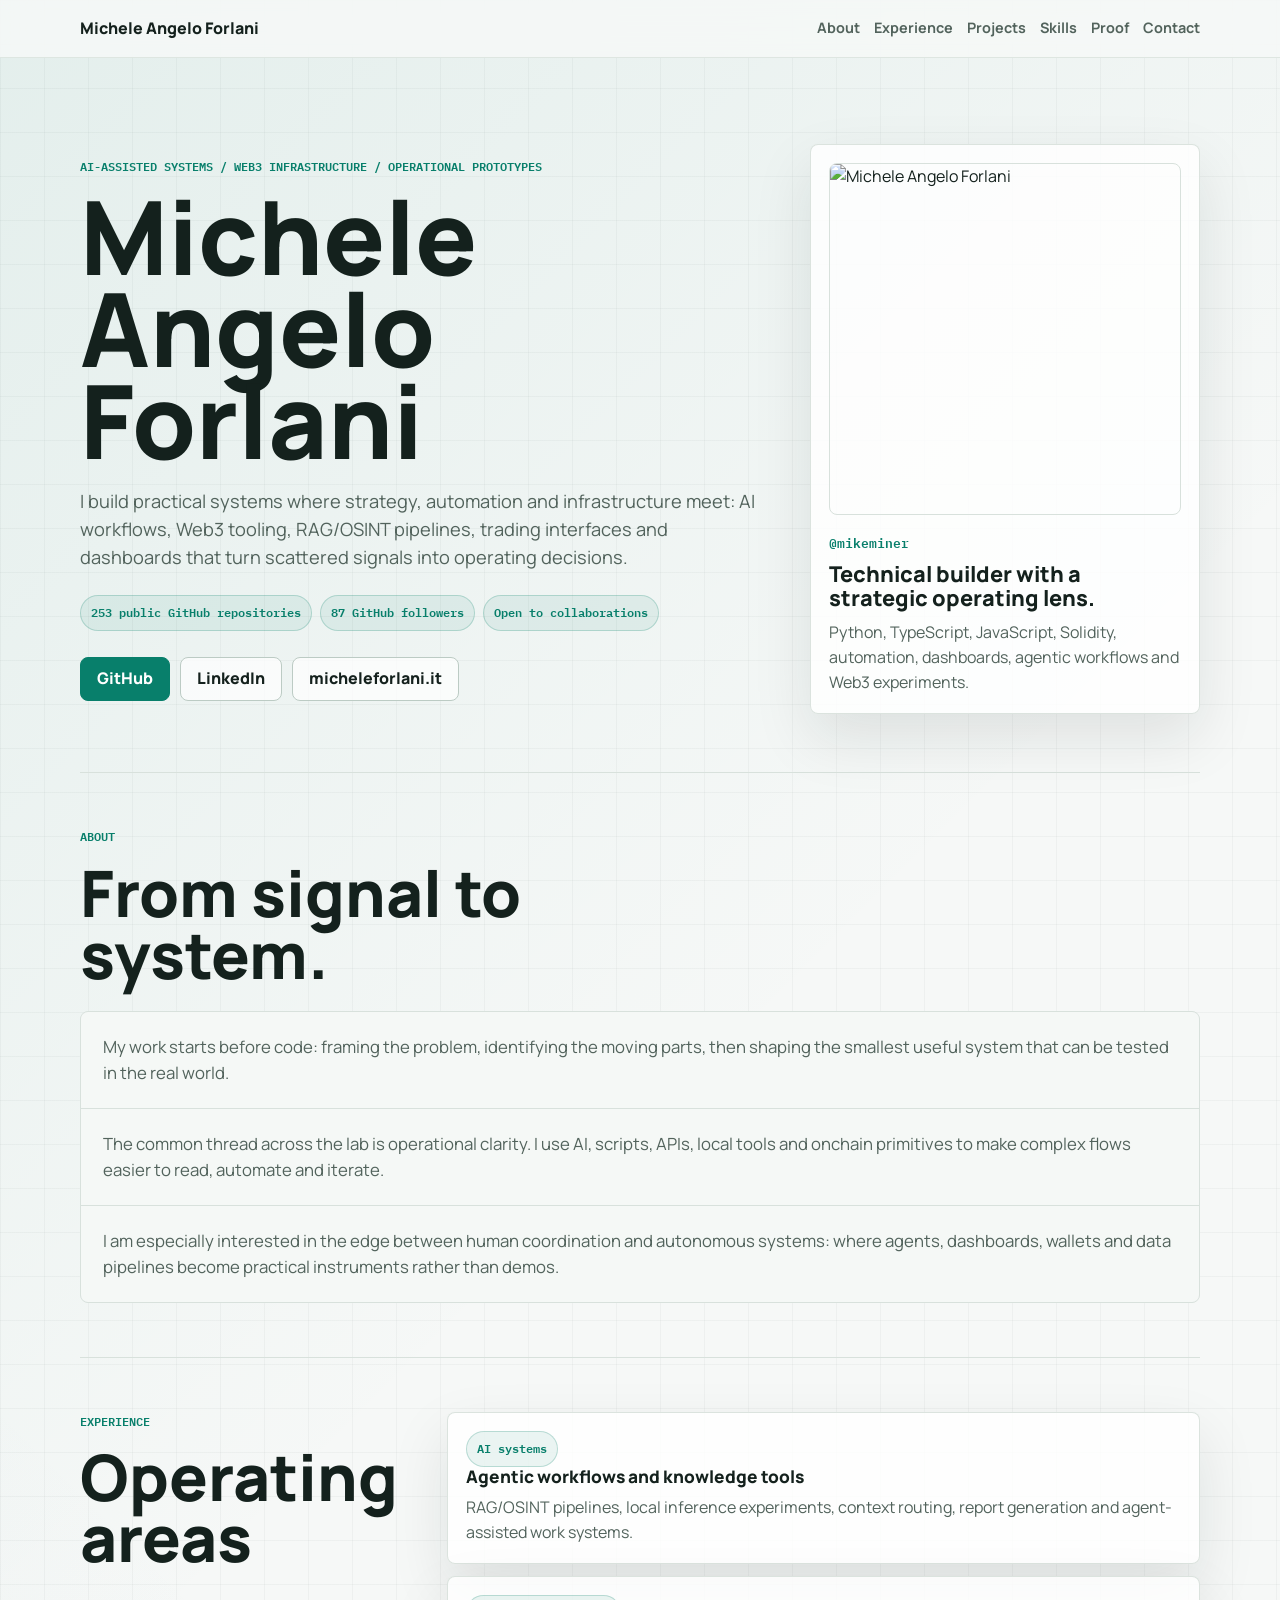
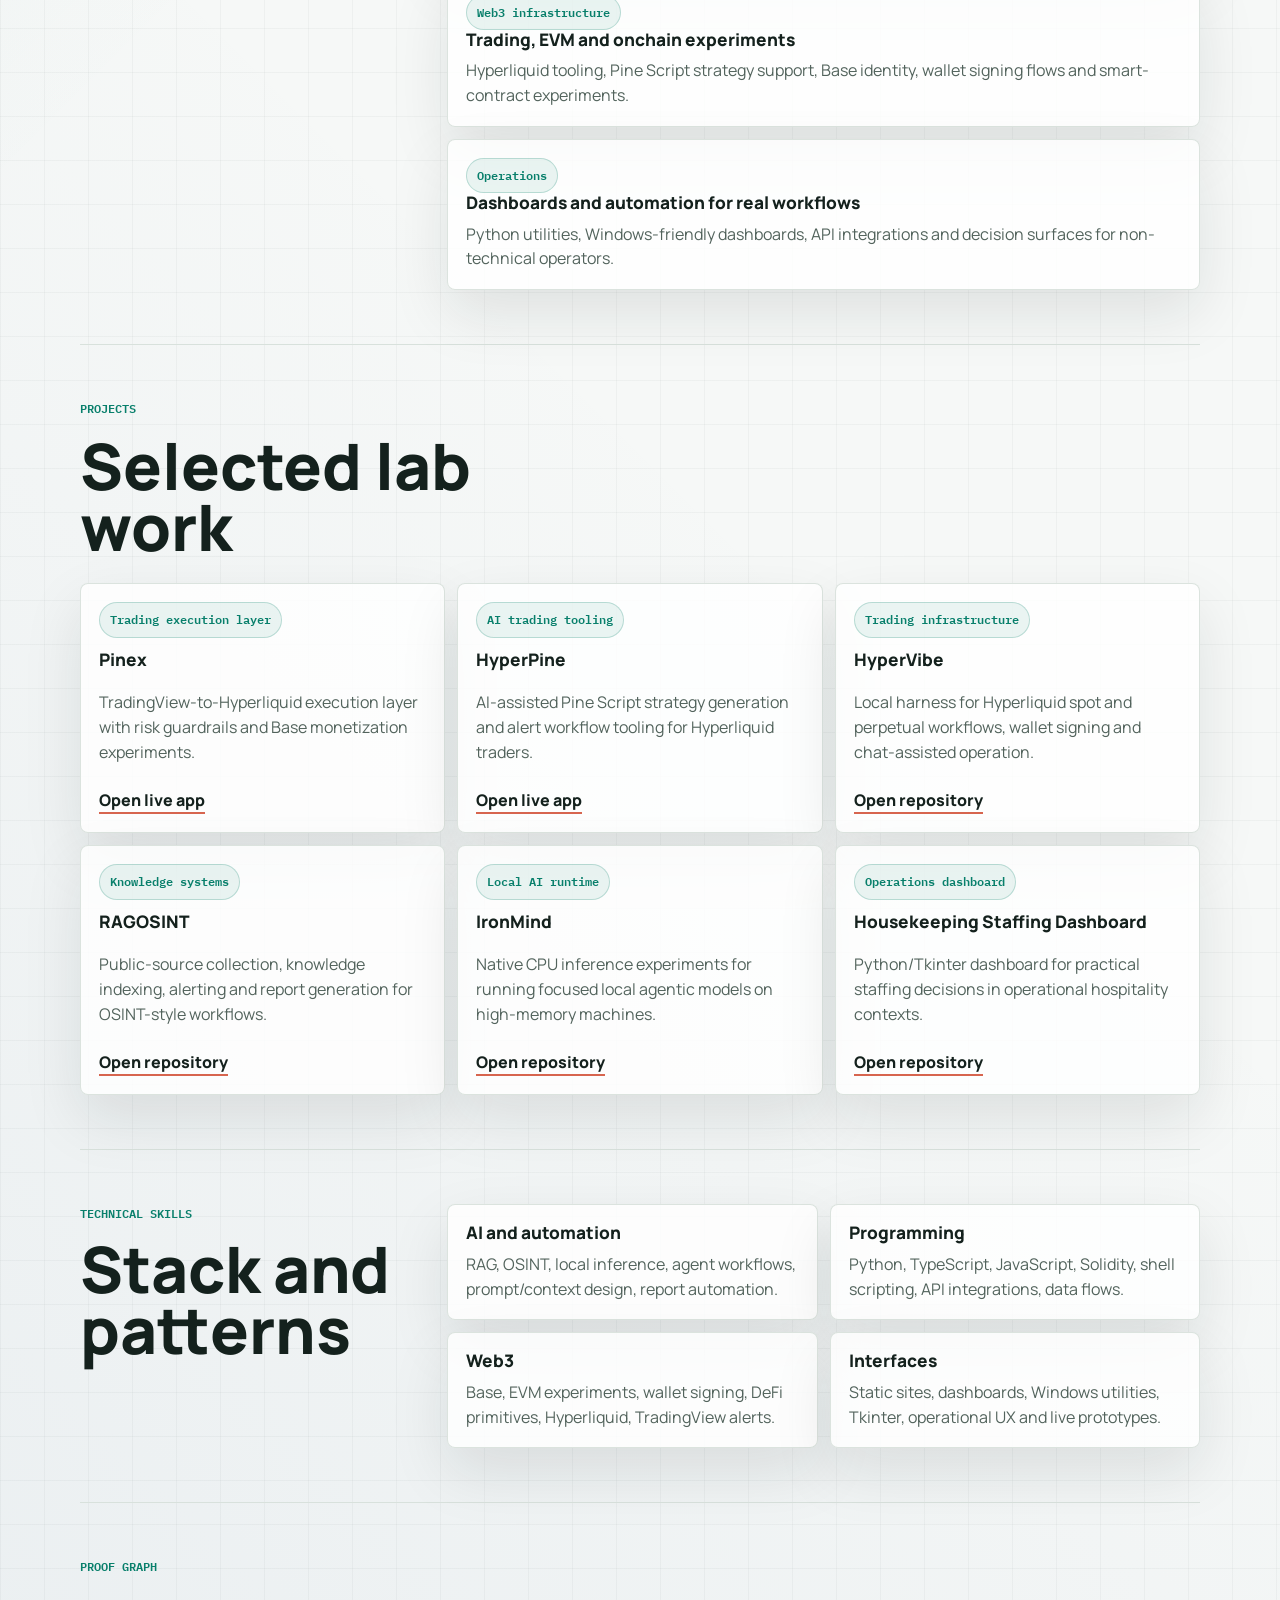
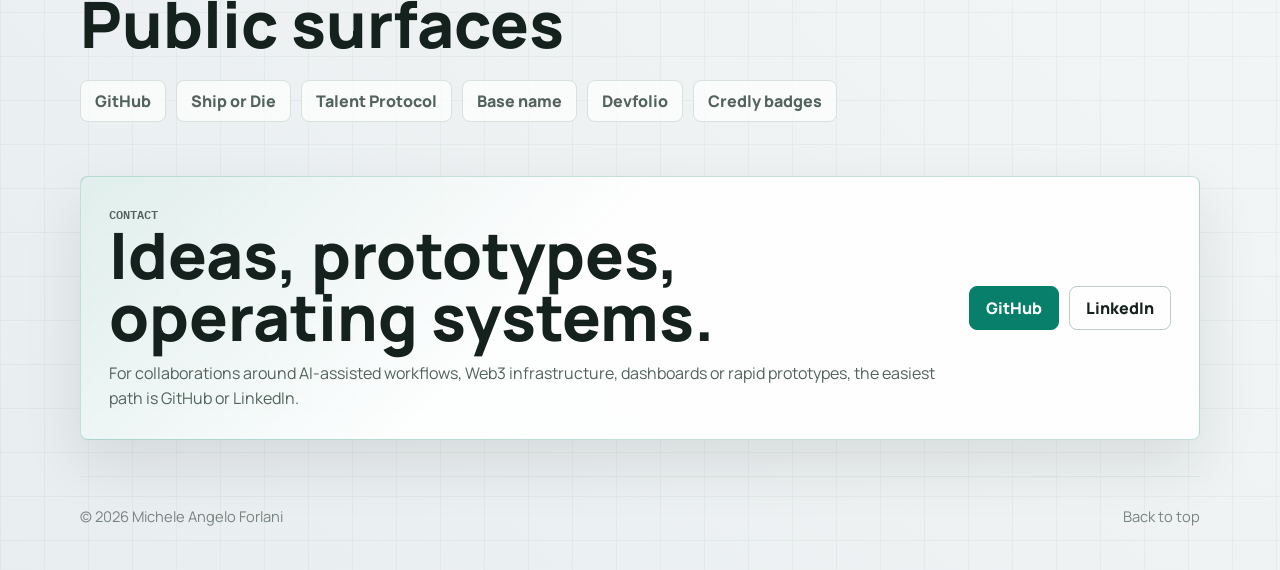
==== index.html @ 3f17f5b4 "Build GitHub Pages portfolio" ====
<!doctype html>
<html lang="en">
  <head>
    <meta charset="utf-8" />
    <meta name="viewport" content="width=device-width, initial-scale=1" />
    <meta name="author" content="Michele Angelo Forlani" />
    <meta name="robots" content="index, follow, max-image-preview:large" />
    <link rel="canonical" href="https://mikeminer.github.io/" />
    <title>Michele Angelo Forlani | AI, Web3 & operational systems</title>
    <meta
      name="description"
      content="Portfolio of Michele Angelo Forlani: AI-assisted systems, Web3 infrastructure, automation, RAG/OSINT, trading tooling and operational prototypes."
    />
    <meta property="og:site_name" content="Michele Angelo Forlani Portfolio" />
    <meta property="og:type" content="website" />
    <meta property="og:url" content="https://mikeminer.github.io/" />
    <meta property="og:title" content="Michele Angelo Forlani | AI, Web3 & operational systems" />
    <meta
      property="og:description"
      content="AI-assisted systems, Web3 infrastructure, automation, RAG/OSINT and operational prototypes."
    />
    <meta property="og:image" content="https://github.com/mikeminer.png?size=640" />
    <meta name="twitter:card" content="summary_large_image" />
    <meta name="theme-color" content="#f6f8f7" />
    <link rel="icon" href="https://github.com/mikeminer.png?size=64" />
    <link rel="preconnect" href="https://fonts.googleapis.com" />
    <link rel="preconnect" href="https://fonts.gstatic.com" crossorigin />
    <link
      href="https://fonts.googleapis.com/css2?family=IBM+Plex+Mono:wght@400;500;600&family=Manrope:wght@400;500;600;700;800&display=swap"
      rel="stylesheet"
    />
    <link rel="stylesheet" href="styles.css" />
    <script type="application/ld+json">
      {
        "@context": "https://schema.org",
        "@type": "Person",
        "@id": "https://mikeminer.github.io/#michele-angelo-forlani",
        "name": "Michele Angelo Forlani",
        "alternateName": "mikeminer",
        "url": "https://mikeminer.github.io/",
        "image": "https://github.com/mikeminer.png?size=640",
        "jobTitle": "AI and Web3 systems builder",
        "description": "Technical operator focused on AI-assisted systems, Web3 infrastructure, automation, RAG/OSINT, trading tooling and operational prototypes.",
        "knowsAbout": [
          "AI-assisted systems",
          "Web3 infrastructure",
          "Python automation",
          "TypeScript and JavaScript",
          "RAG and OSINT",
          "Hyperliquid tooling",
          "Operational dashboards",
          "Solidity and EVM systems"
        ],
        "sameAs": [
          "https://github.com/mikeminer",
          "https://www.linkedin.com/in/micheleangeloforlani/",
          "https://micheleforlani.it/"
        ]
      }
    </script>
  </head>
  <body>
    <header class="site-header">
      <a class="brand" href="#top">Michele Angelo Forlani</a>
      <nav class="site-nav" aria-label="Primary navigation">
        <a href="#about">About</a>
        <a href="#experience">Experience</a>
        <a href="#projects">Projects</a>
        <a href="#skills">Skills</a>
        <a href="#proof">Proof</a>
        <a href="#contact">Contact</a>
      </nav>
    </header>

    <main id="top">
      <section class="hero" aria-labelledby="hero-title">
        <div class="hero-copy">
          <p class="eyebrow">AI-assisted systems / Web3 infrastructure / operational prototypes</p>
          <h1 id="hero-title">Michele Angelo Forlani</h1>
          <p class="lead">
            I build practical systems where strategy, automation and infrastructure meet:
            AI workflows, Web3 tooling, RAG/OSINT pipelines, trading interfaces and
            dashboards that turn scattered signals into operating decisions.
          </p>
          <div class="hero-points" aria-label="Current focus">
            <span>253 public GitHub repositories</span>
            <span>87 GitHub followers</span>
            <span>Open to collaborations</span>
          </div>
          <div class="actions" aria-label="Profile links">
            <a class="button primary" href="https://github.com/mikeminer" target="_blank" rel="noreferrer">GitHub</a>
            <a class="button secondary" href="https://www.linkedin.com/in/micheleangeloforlani/" target="_blank" rel="noreferrer">LinkedIn</a>
            <a class="button secondary" href="https://micheleforlani.it/" target="_blank" rel="noreferrer">micheleforlani.it</a>
          </div>
        </div>

        <aside class="profile-card" aria-label="Profile summary">
          <img src="https://github.com/mikeminer.png?size=320" alt="Michele Angelo Forlani" />
          <div>
            <p class="profile-kicker">@mikeminer</p>
            <h2>Technical builder with a strategic operating lens.</h2>
            <p>
              Python, TypeScript, JavaScript, Solidity, automation, dashboards,
              agentic workflows and Web3 experiments.
            </p>
          </div>
        </aside>
      </section>

      <section class="section" id="about" aria-labelledby="about-title">
        <div class="section-heading">
          <p class="eyebrow">About</p>
          <h2 id="about-title">From signal to system.</h2>
        </div>
        <div class="narrative">
          <p>
            My work starts before code: framing the problem, identifying the moving
            parts, then shaping the smallest useful system that can be tested in the
            real world.
          </p>
          <p>
            The common thread across the lab is operational clarity. I use AI,
            scripts, APIs, local tools and onchain primitives to make complex flows
            easier to read, automate and iterate.
          </p>
          <p>
            I am especially interested in the edge between human coordination and
            autonomous systems: where agents, dashboards, wallets and data pipelines
            become practical instruments rather than demos.
          </p>
        </div>
      </section>

      <section class="section split" id="experience" aria-labelledby="experience-title">
        <div class="section-heading">
          <p class="eyebrow">Experience</p>
          <h2 id="experience-title">Operating areas</h2>
        </div>
        <div class="timeline">
          <article>
            <span>AI systems</span>
            <h3>Agentic workflows and knowledge tools</h3>
            <p>
              RAG/OSINT pipelines, local inference experiments, context routing,
              report generation and agent-assisted work systems.
            </p>
          </article>
          <article>
            <span>Web3 infrastructure</span>
            <h3>Trading, EVM and onchain experiments</h3>
            <p>
              Hyperliquid tooling, Pine Script strategy support, Base identity,
              wallet signing flows and smart-contract experiments.
            </p>
          </article>
          <article>
            <span>Operations</span>
            <h3>Dashboards and automation for real workflows</h3>
            <p>
              Python utilities, Windows-friendly dashboards, API integrations and
              decision surfaces for non-technical operators.
            </p>
          </article>
        </div>
      </section>

      <section class="section" id="projects" aria-labelledby="projects-title">
        <div class="section-heading">
          <p class="eyebrow">Projects</p>
          <h2 id="projects-title">Selected lab work</h2>
        </div>
        <div class="project-grid">
          <article class="project-card">
            <span>Trading execution layer</span>
            <h3>Pinex</h3>
            <p>TradingView-to-Hyperliquid execution layer with risk guardrails and Base monetization experiments.</p>
            <a href="https://pinex.vercel.app/" target="_blank" rel="noreferrer">Open live app</a>
          </article>
          <article class="project-card">
            <span>AI trading tooling</span>
            <h3>HyperPine</h3>
            <p>AI-assisted Pine Script strategy generation and alert workflow tooling for Hyperliquid traders.</p>
            <a href="https://hyperpine.vercel.app/" target="_blank" rel="noreferrer">Open live app</a>
          </article>
          <article class="project-card">
            <span>Trading infrastructure</span>
            <h3>HyperVibe</h3>
            <p>Local harness for Hyperliquid spot and perpetual workflows, wallet signing and chat-assisted operation.</p>
            <a href="https://github.com/mikeminer/HyperVibe" target="_blank" rel="noreferrer">Open repository</a>
          </article>
          <article class="project-card">
            <span>Knowledge systems</span>
            <h3>RAGOSINT</h3>
            <p>Public-source collection, knowledge indexing, alerting and report generation for OSINT-style workflows.</p>
            <a href="https://github.com/mikeminer/RAGOSINT" target="_blank" rel="noreferrer">Open repository</a>
          </article>
          <article class="project-card">
            <span>Local AI runtime</span>
            <h3>IronMind</h3>
            <p>Native CPU inference experiments for running focused local agentic models on high-memory machines.</p>
            <a href="https://github.com/mikeminer/IronMind" target="_blank" rel="noreferrer">Open repository</a>
          </article>
          <article class="project-card">
            <span>Operations dashboard</span>
            <h3>Housekeeping Staffing Dashboard</h3>
            <p>Python/Tkinter dashboard for practical staffing decisions in operational hospitality contexts.</p>
            <a href="https://github.com/mikeminer/Housekeeping-Staffing-Dashboard-Python-" target="_blank" rel="noreferrer">Open repository</a>
          </article>
        </div>
      </section>

      <section class="section split" id="skills" aria-labelledby="skills-title">
        <div class="section-heading">
          <p class="eyebrow">Technical Skills</p>
          <h2 id="skills-title">Stack and patterns</h2>
        </div>
        <div class="skill-grid">
          <article>
            <h3>AI and automation</h3>
            <p>RAG, OSINT, local inference, agent workflows, prompt/context design, report automation.</p>
          </article>
          <article>
            <h3>Programming</h3>
            <p>Python, TypeScript, JavaScript, Solidity, shell scripting, API integrations, data flows.</p>
          </article>
          <article>
            <h3>Web3</h3>
            <p>Base, EVM experiments, wallet signing, DeFi primitives, Hyperliquid, TradingView alerts.</p>
          </article>
          <article>
            <h3>Interfaces</h3>
            <p>Static sites, dashboards, Windows utilities, Tkinter, operational UX and live prototypes.</p>
          </article>
        </div>
      </section>

      <section class="section" id="proof" aria-labelledby="proof-title">
        <div class="section-heading">
          <p class="eyebrow">Proof graph</p>
          <h2 id="proof-title">Public surfaces</h2>
        </div>
        <div class="proof-list">
          <a href="https://github.com/mikeminer" target="_blank" rel="noreferrer">GitHub</a>
          <a href="https://shipordie.club/AnonimoCommando" target="_blank" rel="noreferrer">Ship or Die</a>
          <a href="https://talent.app/mikeminer/activity" target="_blank" rel="noreferrer">Talent Protocol</a>
          <a href="https://www.base.org/name/pappardelle" target="_blank" rel="noreferrer">Base name</a>
          <a href="https://devfolio.co/@pappardelle" target="_blank" rel="noreferrer">Devfolio</a>
          <a href="https://www.credly.com/users/2c83d602-7e9e-45c8-86b5-c91a70cfcbf0/badges/credly" target="_blank" rel="noreferrer">Credly badges</a>
        </div>
      </section>

      <section class="section contact" id="contact" aria-labelledby="contact-title">
        <div>
          <p class="eyebrow">Contact</p>
          <h2 id="contact-title">Ideas, prototypes, operating systems.</h2>
          <p>
            For collaborations around AI-assisted workflows, Web3 infrastructure,
            dashboards or rapid prototypes, the easiest path is GitHub or LinkedIn.
          </p>
        </div>
        <div class="actions">
          <a class="button primary" href="https://github.com/mikeminer" target="_blank" rel="noreferrer">GitHub</a>
          <a class="button secondary" href="https://www.linkedin.com/in/micheleangeloforlani/" target="_blank" rel="noreferrer">LinkedIn</a>
        </div>
      </section>
    </main>

    <footer class="site-footer">
      <p>© 2026 Michele Angelo Forlani</p>
      <a href="#top">Back to top</a>
    </footer>
  </body>
</html>
---- styles.css ----
:root {
  color-scheme: light;
  --bg: #f6f8f7;
  --surface: #ffffff;
  --elevated: #edf2ef;
  --line: #d8e1dc;
  --line-strong: #bccbc4;
  --ink: #14211d;
  --muted: #52635c;
  --soft: #77857f;
  --accent: #087f6b;
  --accent-2: #315f91;
  --accent-3: #d7654f;
  --shadow: 0 24px 60px rgba(20, 33, 29, 0.1);
  --radius: 8px;
  --content: min(1120px, calc(100vw - 32px));
}

* {
  box-sizing: border-box;
}

html {
  scroll-behavior: smooth;
}

body {
  margin: 0;
  min-width: 320px;
  background:
    linear-gradient(135deg, rgba(8, 127, 107, 0.08), transparent 36%),
    linear-gradient(45deg, rgba(49, 95, 145, 0.07), transparent 48%),
    linear-gradient(rgba(20, 33, 29, 0.035) 1px, transparent 1px),
    linear-gradient(90deg, rgba(20, 33, 29, 0.035) 1px, transparent 1px),
    var(--bg);
  background-size: auto, auto, 44px 44px, 44px 44px, auto;
  color: var(--ink);
  font-family: Manrope, system-ui, -apple-system, BlinkMacSystemFont, "Segoe UI", sans-serif;
  line-height: 1.55;
}

img {
  display: block;
  max-width: 100%;
}

a {
  color: inherit;
  text-decoration: none;
}

.site-header {
  position: sticky;
  top: 0;
  z-index: 10;
  display: flex;
  width: 100%;
  align-items: center;
  justify-content: space-between;
  gap: 18px;
  padding: 16px max(16px, calc((100vw - 1120px) / 2));
  border-bottom: 1px solid rgba(216, 225, 220, 0.78);
  background: rgba(246, 248, 247, 0.86);
  backdrop-filter: blur(18px) saturate(1.2);
  -webkit-backdrop-filter: blur(18px) saturate(1.2);
}

.brand {
  font-weight: 800;
}

.site-nav {
  display: flex;
  flex-wrap: wrap;
  justify-content: flex-end;
  gap: 14px;
  color: var(--muted);
  font-size: 0.9rem;
  font-weight: 700;
}

.site-nav a:hover,
.site-footer a:hover,
.proof-list a:hover,
.project-card a:hover {
  color: var(--accent);
}

.hero {
  display: grid;
  width: var(--content);
  grid-template-columns: minmax(0, 1fr) minmax(300px, 390px);
  gap: 42px;
  align-items: center;
  margin: 0 auto;
  padding: 86px 0 58px;
}

.eyebrow {
  margin: 0 0 14px;
  color: var(--accent);
  font-family: "IBM Plex Mono", ui-monospace, SFMono-Regular, Consolas, monospace;
  font-size: 0.78rem;
  font-weight: 600;
  letter-spacing: 0;
  text-transform: uppercase;
}

h1,
h2,
h3,
p {
  margin-top: 0;
}

h1 {
  max-width: 760px;
  margin-bottom: 20px;
  font-size: clamp(3.6rem, 8vw, 7.4rem);
  font-weight: 800;
  line-height: 0.9;
  letter-spacing: 0;
}

h2 {
  margin-bottom: 0;
  font-size: clamp(2.2rem, 5vw, 4.2rem);
  font-weight: 800;
  line-height: 0.96;
  letter-spacing: 0;
}

h3 {
  margin-bottom: 8px;
  font-size: 1.08rem;
  font-weight: 800;
  line-height: 1.18;
}

.lead {
  max-width: 720px;
  margin-bottom: 24px;
  color: var(--muted);
  font-size: 1.14rem;
}

.hero-points {
  display: flex;
  flex-wrap: wrap;
  gap: 8px;
  margin-bottom: 26px;
}

.hero-points span,
.project-card span,
.timeline span {
  display: inline-flex;
  width: fit-content;
  border: 1px solid rgba(8, 127, 107, 0.22);
  border-radius: 999px;
  background: rgba(8, 127, 107, 0.08);
  color: var(--accent);
  padding: 7px 10px;
  font-family: "IBM Plex Mono", ui-monospace, SFMono-Regular, Consolas, monospace;
  font-size: 0.78rem;
  font-weight: 600;
}

.actions {
  display: flex;
  flex-wrap: wrap;
  gap: 10px;
}

.button {
  display: inline-flex;
  min-height: 44px;
  align-items: center;
  justify-content: center;
  border: 1px solid var(--line-strong);
  border-radius: var(--radius);
  padding: 0 16px;
  font-weight: 800;
  transition:
    transform 180ms ease,
    border-color 180ms ease,
    background 180ms ease,
    color 180ms ease;
}

.button:hover {
  transform: translateY(-2px);
}

.button.primary {
  border-color: var(--accent);
  background: var(--accent);
  color: white;
}

.button.secondary {
  background: rgba(255, 255, 255, 0.72);
  color: var(--ink);
}

.profile-card,
.project-card,
.timeline article,
.skill-grid article,
.contact {
  border: 1px solid rgba(216, 225, 220, 0.92);
  border-radius: var(--radius);
  background: rgba(255, 255, 255, 0.82);
  box-shadow: var(--shadow);
}

.profile-card {
  display: grid;
  gap: 18px;
  padding: 18px;
}

.profile-card img {
  width: 100%;
  aspect-ratio: 1;
  border: 1px solid var(--line);
  border-radius: var(--radius);
  object-fit: cover;
}

.profile-card p {
  margin-bottom: 0;
  color: var(--muted);
}

.profile-card h2 {
  margin-bottom: 10px;
  font-size: 1.36rem;
  line-height: 1.12;
}

.profile-kicker {
  margin-bottom: 8px !important;
  color: var(--accent) !important;
  font-family: "IBM Plex Mono", ui-monospace, SFMono-Regular, Consolas, monospace;
  font-size: 0.84rem;
  font-weight: 600;
}

.section {
  width: var(--content);
  margin: 0 auto;
  padding: 54px 0;
  border-top: 1px solid var(--line);
}

.section-heading {
  display: grid;
  grid-template-columns: minmax(0, 0.8fr) minmax(280px, 1fr);
  gap: 28px;
  align-items: end;
  margin-bottom: 26px;
}

.section-heading .eyebrow {
  grid-column: 1 / -1;
  margin-bottom: -12px;
}

.narrative {
  display: grid;
  gap: 1px;
  overflow: hidden;
  border: 1px solid var(--line);
  border-radius: var(--radius);
  background: var(--line);
}

.narrative p {
  margin: 0;
  background: rgba(255, 255, 255, 0.76);
  padding: 22px;
  color: var(--muted);
  font-size: 1.05rem;
}

.split {
  display: grid;
  grid-template-columns: minmax(260px, 0.44fr) minmax(0, 1fr);
  gap: 36px;
  align-items: start;
}

.split .section-heading {
  display: block;
  margin-bottom: 0;
}

.split .section-heading .eyebrow {
  margin-bottom: 14px;
}

.timeline,
.skill-grid,
.project-grid {
  display: grid;
  gap: 12px;
}

.timeline article,
.skill-grid article,
.project-card {
  padding: 18px;
}

.timeline p,
.skill-grid p,
.project-card p,
.contact p {
  margin-bottom: 0;
  color: var(--muted);
}

.project-grid {
  grid-template-columns: repeat(3, minmax(0, 1fr));
}

.project-card {
  display: grid;
  min-height: 250px;
  grid-template-rows: auto auto 1fr auto;
  gap: 12px;
}

.project-card a {
  width: fit-content;
  border-bottom: 2px solid var(--accent-3);
  color: var(--ink);
  font-weight: 800;
}

.skill-grid {
  grid-template-columns: repeat(2, minmax(0, 1fr));
}

.proof-list {
  display: flex;
  flex-wrap: wrap;
  gap: 10px;
}

.proof-list a {
  display: inline-flex;
  min-height: 42px;
  align-items: center;
  border: 1px solid var(--line);
  border-radius: var(--radius);
  background: rgba(255, 255, 255, 0.72);
  padding: 0 14px;
  color: var(--muted);
  font-weight: 800;
}

.contact {
  display: grid;
  grid-template-columns: minmax(0, 1fr) auto;
  gap: 24px;
  align-items: center;
  margin-bottom: 36px;
  padding: 28px;
  border-color: rgba(8, 127, 107, 0.24);
  background:
    linear-gradient(135deg, rgba(8, 127, 107, 0.12), transparent 42%),
    rgba(255, 255, 255, 0.9);
}

.contact h2 {
  margin-bottom: 14px;
}

.site-footer {
  display: flex;
  width: var(--content);
  align-items: center;
  justify-content: space-between;
  gap: 16px;
  margin: 0 auto;
  padding: 28px 0 42px;
  border-top: 1px solid var(--line);
  color: var(--soft);
  font-size: 0.92rem;
}

.site-footer p {
  margin: 0;
}

@media (max-width: 900px) {
  .site-header,
  .hero,
  .section-heading,
  .split,
  .contact {
    grid-template-columns: 1fr;
  }

  .site-header {
    align-items: flex-start;
    flex-direction: column;
  }

  .site-nav {
    justify-content: flex-start;
  }

  .hero {
    padding-top: 52px;
  }

  .profile-card {
    max-width: 480px;
  }

  .section-heading {
    gap: 12px;
  }

  .section-heading .eyebrow {
    margin-bottom: 0;
  }

  .project-grid {
    grid-template-columns: repeat(2, minmax(0, 1fr));
  }
}

@media (max-width: 620px) {
  .site-nav {
    gap: 8px;
    font-size: 0.82rem;
  }

  h1 {
    font-size: 3.3rem;
  }

  .profile-card {
    grid-template-columns: 92px minmax(0, 1fr);
    align-items: center;
    max-width: none;
  }

  .profile-card img {
    width: 92px;
    height: 92px;
  }

  .profile-card h2 {
    font-size: 1.05rem;
  }

  .profile-card p:not(.profile-kicker) {
    font-size: 0.9rem;
  }

  .project-grid,
  .skill-grid {
    grid-template-columns: 1fr;
  }

  .project-card {
    min-height: 0;
  }

  .site-footer {
    align-items: flex-start;
    flex-direction: column;
  }
}

@media (prefers-reduced-motion: reduce) {
  html {
    scroll-behavior: auto;
  }

  *,
  *::before,
  *::after {
    transition-duration: 1ms !important;
  }
}
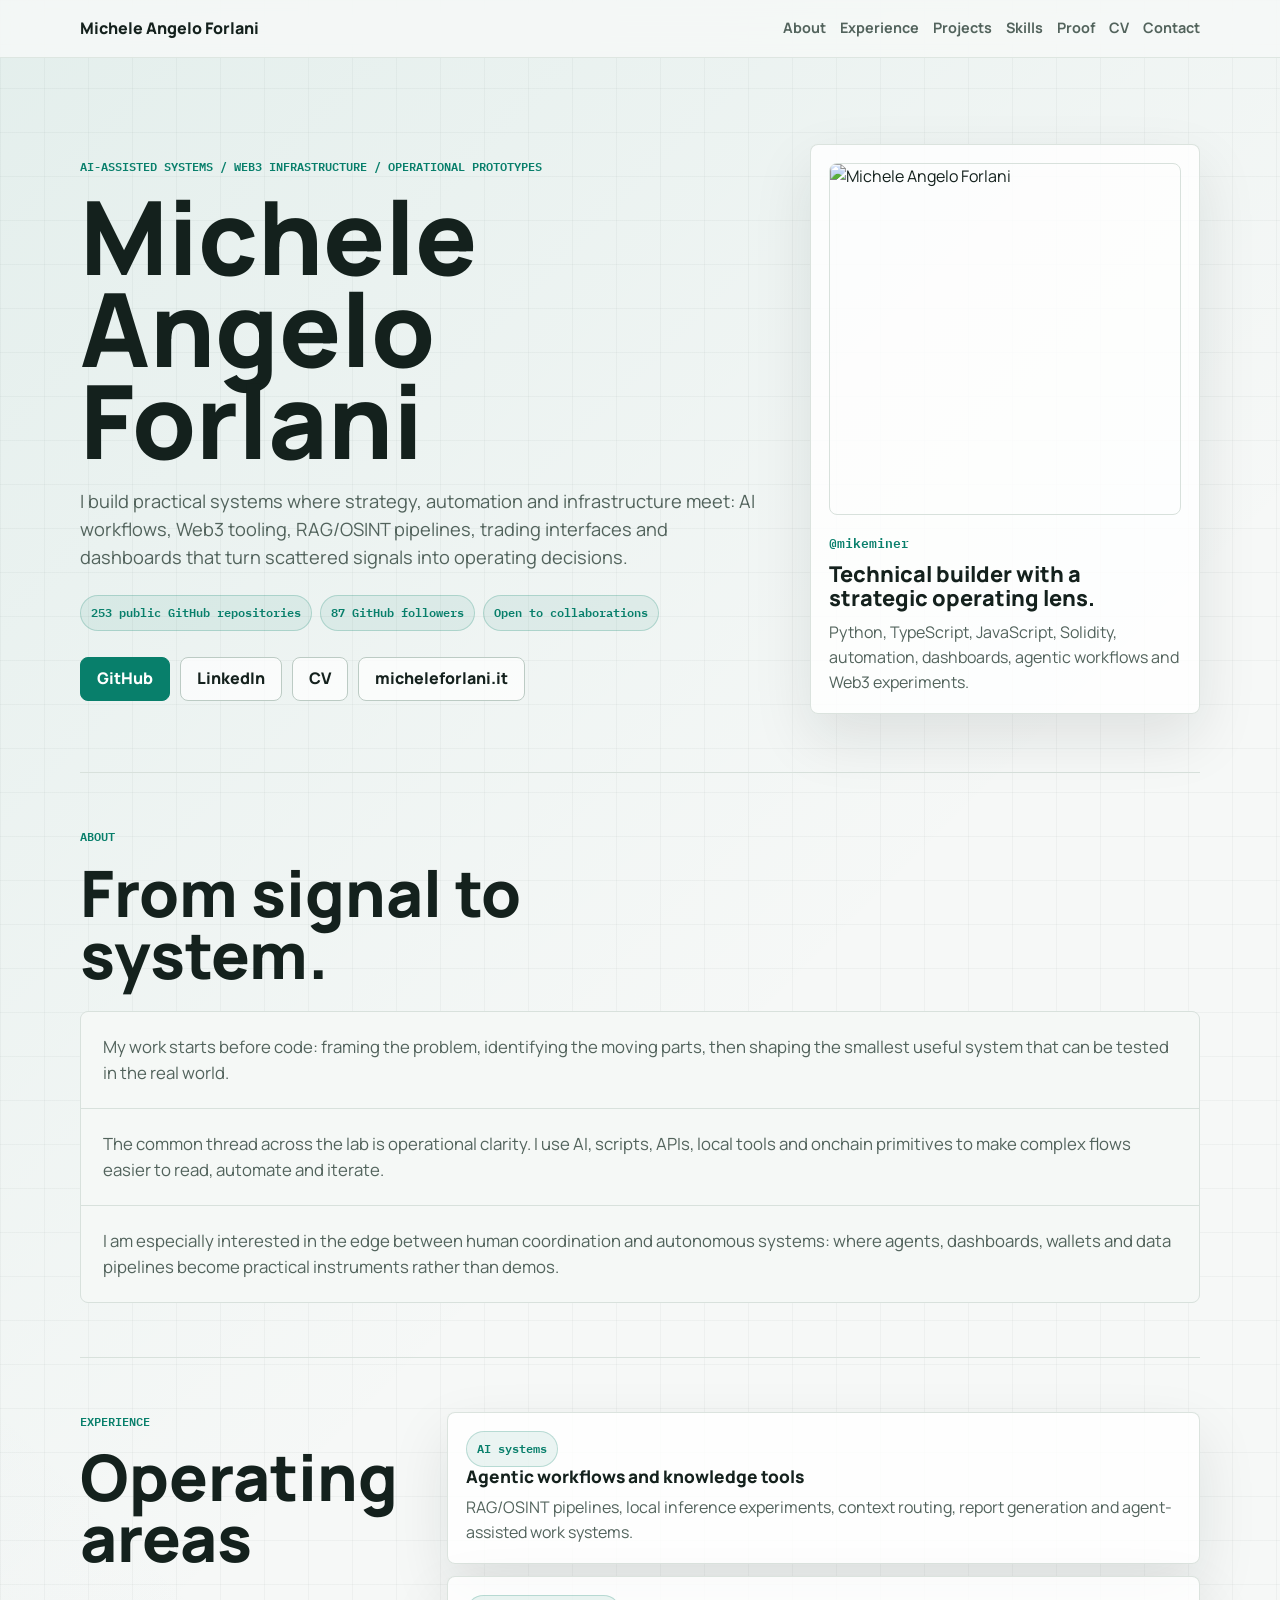
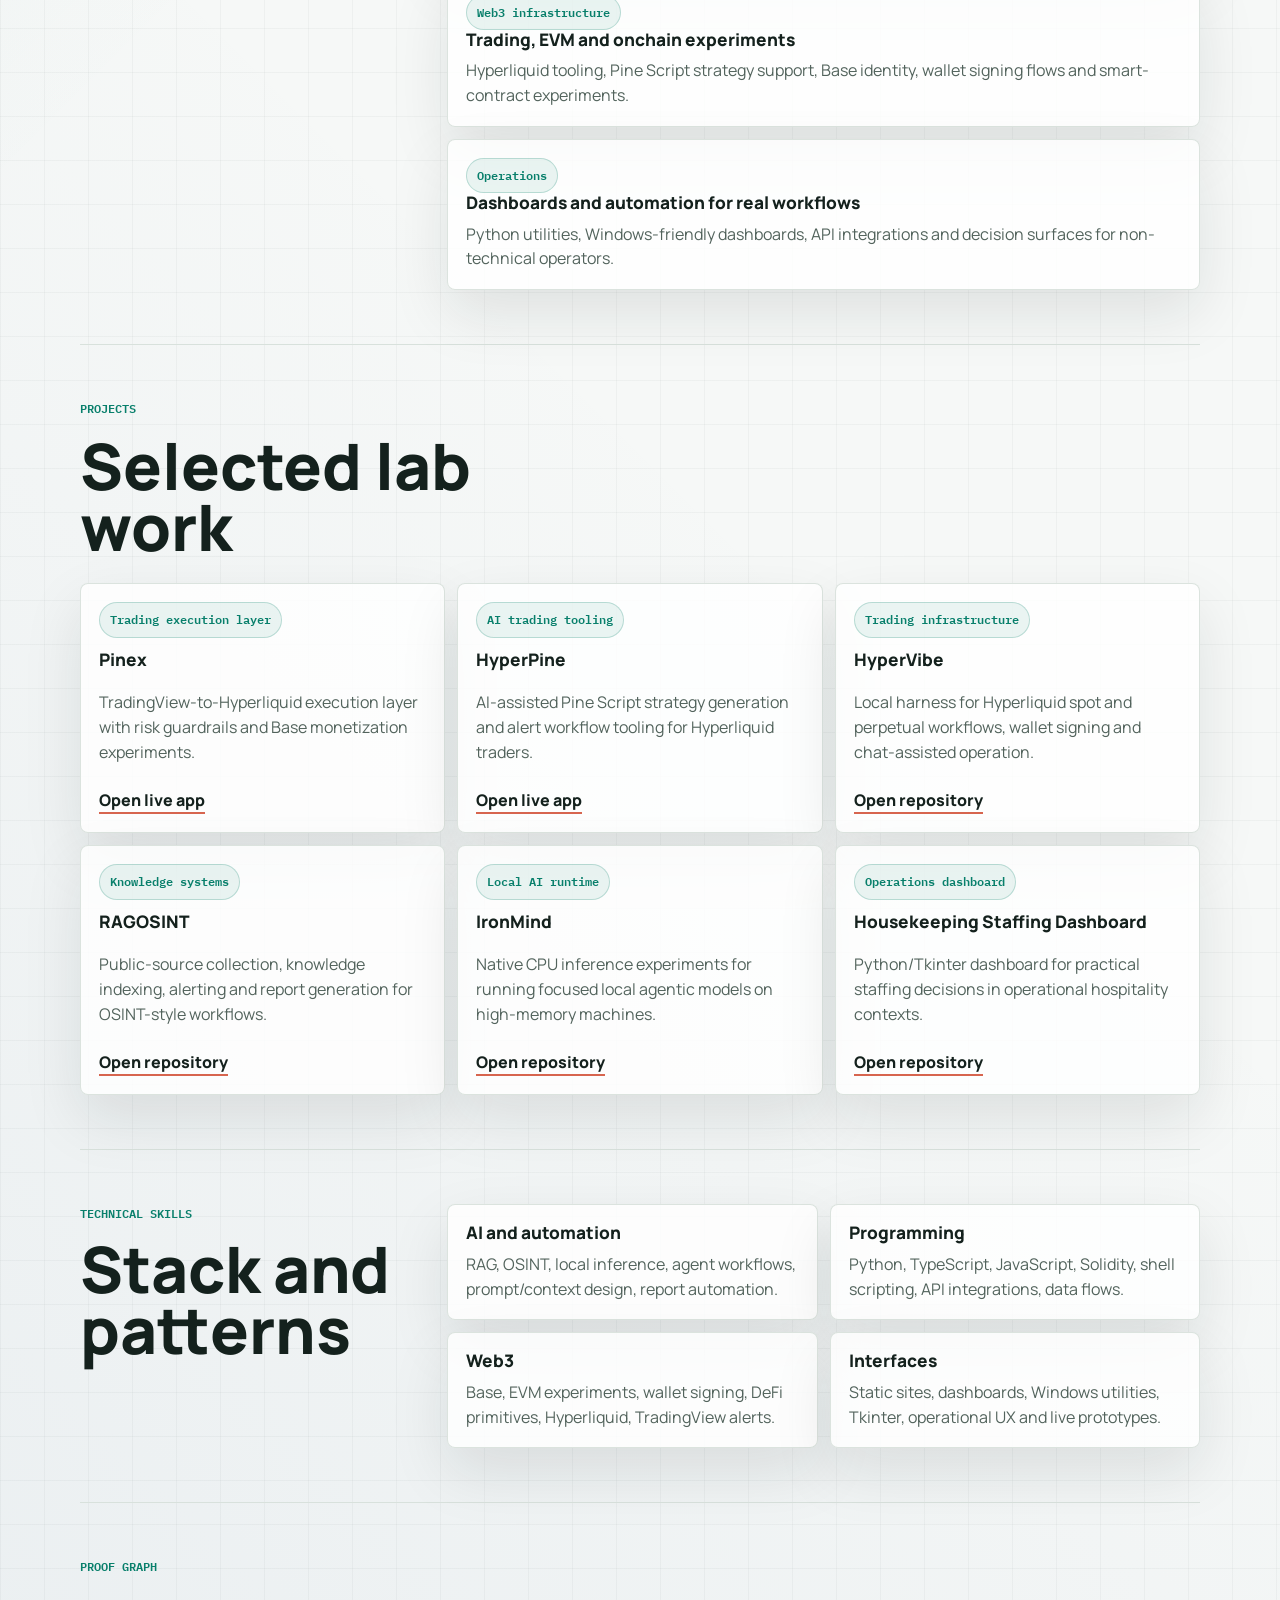
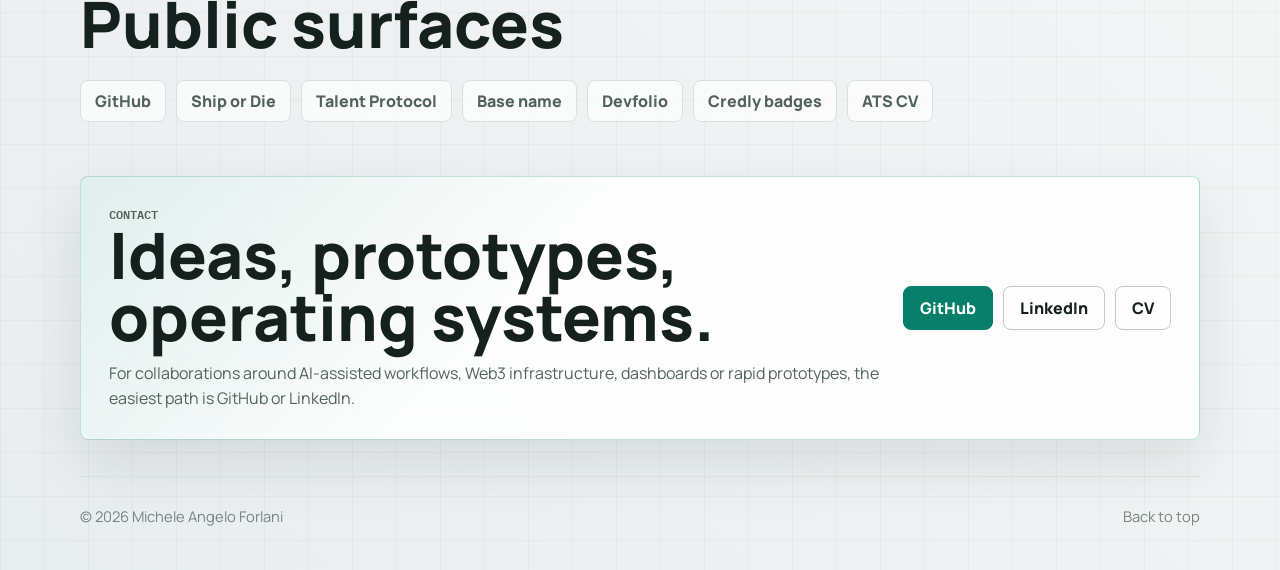
==== commit 4007bb89: "Add ATS-friendly CV page" ====
--- a/index.html
+++ b/index.html
@@ -54,7 +54,12 @@
         "sameAs": [
           "https://github.com/mikeminer",
           "https://www.linkedin.com/in/micheleangeloforlani/",
-          "https://micheleforlani.it/"
+          "https://micheleforlani.it/",
+          "https://shipordie.club/AnonimoCommando",
+          "https://talent.app/mikeminer/activity",
+          "https://www.base.org/name/pappardelle",
+          "https://devfolio.co/@pappardelle",
+          "https://www.credly.com/users/2c83d602-7e9e-45c8-86b5-c91a70cfcbf0/badges/credly"
         ]
       }
     </script>
@@ -68,6 +73,7 @@
         <a href="#projects">Projects</a>
         <a href="#skills">Skills</a>
         <a href="#proof">Proof</a>
+        <a href="cv.html">CV</a>
         <a href="#contact">Contact</a>
       </nav>
     </header>
@@ -90,6 +96,7 @@
           <div class="actions" aria-label="Profile links">
             <a class="button primary" href="https://github.com/mikeminer" target="_blank" rel="noreferrer">GitHub</a>
             <a class="button secondary" href="https://www.linkedin.com/in/micheleangeloforlani/" target="_blank" rel="noreferrer">LinkedIn</a>
+            <a class="button secondary" href="cv.html">CV</a>
             <a class="button secondary" href="https://micheleforlani.it/" target="_blank" rel="noreferrer">micheleforlani.it</a>
           </div>
         </div>
@@ -246,6 +253,7 @@
           <a href="https://www.base.org/name/pappardelle" target="_blank" rel="noreferrer">Base name</a>
           <a href="https://devfolio.co/@pappardelle" target="_blank" rel="noreferrer">Devfolio</a>
           <a href="https://www.credly.com/users/2c83d602-7e9e-45c8-86b5-c91a70cfcbf0/badges/credly" target="_blank" rel="noreferrer">Credly badges</a>
+          <a href="cv.html">ATS CV</a>
         </div>
       </section>
 
@@ -261,6 +269,7 @@
         <div class="actions">
           <a class="button primary" href="https://github.com/mikeminer" target="_blank" rel="noreferrer">GitHub</a>
           <a class="button secondary" href="https://www.linkedin.com/in/micheleangeloforlani/" target="_blank" rel="noreferrer">LinkedIn</a>
+          <a class="button secondary" href="cv.html">CV</a>
         </div>
       </section>
     </main>
--- a/styles.css
+++ b/styles.css
@@ -395,12 +395,146 @@
   margin: 0;
 }
 
+.cv-main {
+  width: var(--content);
+  margin: 0 auto;
+  padding: 56px 0 28px;
+}
+
+.cv-hero {
+  display: grid;
+  gap: 12px;
+  margin-bottom: 28px;
+}
+
+.cv-hero h1 {
+  margin-bottom: 0;
+  font-size: clamp(3rem, 7vw, 6.2rem);
+}
+
+.cv-document {
+  border: 1px solid rgba(216, 225, 220, 0.96);
+  border-radius: var(--radius);
+  background: rgba(255, 255, 255, 0.9);
+  box-shadow: var(--shadow);
+  padding: clamp(22px, 4vw, 46px);
+}
+
+.cv-header {
+  display: grid;
+  grid-template-columns: minmax(0, 1fr) minmax(260px, 0.72fr);
+  gap: 24px;
+  padding-bottom: 22px;
+  border-bottom: 1px solid var(--line);
+}
+
+.cv-header h2 {
+  margin-bottom: 8px;
+  font-size: clamp(2rem, 4vw, 3.4rem);
+}
+
+.cv-header p,
+.cv-section p,
+.cv-item li {
+  color: var(--muted);
+}
+
+.profile-links {
+  display: grid;
+  gap: 8px;
+  align-content: start;
+  word-break: break-word;
+}
+
+.profile-links a {
+  color: var(--accent-2);
+  font-weight: 800;
+}
+
+.profile-links a:hover {
+  color: var(--accent);
+}
+
+.profile-links.compact {
+  grid-template-columns: repeat(2, minmax(0, 1fr));
+}
+
+.cv-section {
+  padding: 24px 0 0;
+}
+
+.cv-section h3 {
+  margin-bottom: 12px;
+  color: var(--ink);
+  font-family: "IBM Plex Mono", ui-monospace, SFMono-Regular, Consolas, monospace;
+  font-size: 0.84rem;
+  letter-spacing: 0;
+  text-transform: uppercase;
+}
+
+.keyword-list {
+  display: grid;
+  gap: 10px;
+}
+
+.keyword-list p,
+.cv-section > p {
+  margin-bottom: 0;
+}
+
+.cv-item {
+  display: grid;
+  gap: 8px;
+  padding: 18px 0;
+  border-top: 1px solid var(--line);
+}
+
+.cv-item:first-of-type {
+  border-top: 0;
+}
+
+.cv-item-head {
+  display: flex;
+  flex-wrap: wrap;
+  justify-content: space-between;
+  gap: 8px 16px;
+}
+
+.cv-item h4 {
+  margin: 0;
+  font-size: 1.08rem;
+}
+
+.cv-item-head a {
+  color: var(--accent-2);
+  font-weight: 800;
+  word-break: break-word;
+}
+
+.cv-meta {
+  margin: 0;
+  color: var(--soft) !important;
+  font-family: "IBM Plex Mono", ui-monospace, SFMono-Regular, Consolas, monospace;
+  font-size: 0.82rem;
+  font-weight: 600;
+}
+
+.cv-item ul {
+  margin: 0;
+  padding-left: 20px;
+}
+
+.cv-item li + li {
+  margin-top: 6px;
+}
+
 @media (max-width: 900px) {
   .site-header,
   .hero,
   .section-heading,
   .split,
-  .contact {
+  .contact,
+  .cv-header {
     grid-template-columns: 1fr;
   }
 
@@ -431,6 +565,10 @@
 
   .project-grid {
     grid-template-columns: repeat(2, minmax(0, 1fr));
+  }
+
+  .profile-links.compact {
+    grid-template-columns: 1fr;
   }
 }
 
@@ -478,6 +616,53 @@
   }
 }
 
+@media print {
+  body {
+    background: #fff;
+    color: #111;
+    font-size: 10.5pt;
+  }
+
+  .site-header,
+  .cv-hero,
+  .site-footer {
+    display: none;
+  }
+
+  .cv-main {
+    width: auto;
+    padding: 0;
+  }
+
+  .cv-document {
+    border: 0;
+    box-shadow: none;
+    padding: 0;
+  }
+
+  .cv-header,
+  .cv-item {
+    break-inside: avoid;
+  }
+
+  .cv-header h2 {
+    font-size: 24pt;
+  }
+
+  .cv-section {
+    padding-top: 14pt;
+  }
+
+  .cv-item {
+    padding: 10pt 0;
+  }
+
+  a {
+    color: #111;
+    text-decoration: none;
+  }
+}
+
 @media (prefers-reduced-motion: reduce) {
   html {
     scroll-behavior: auto;
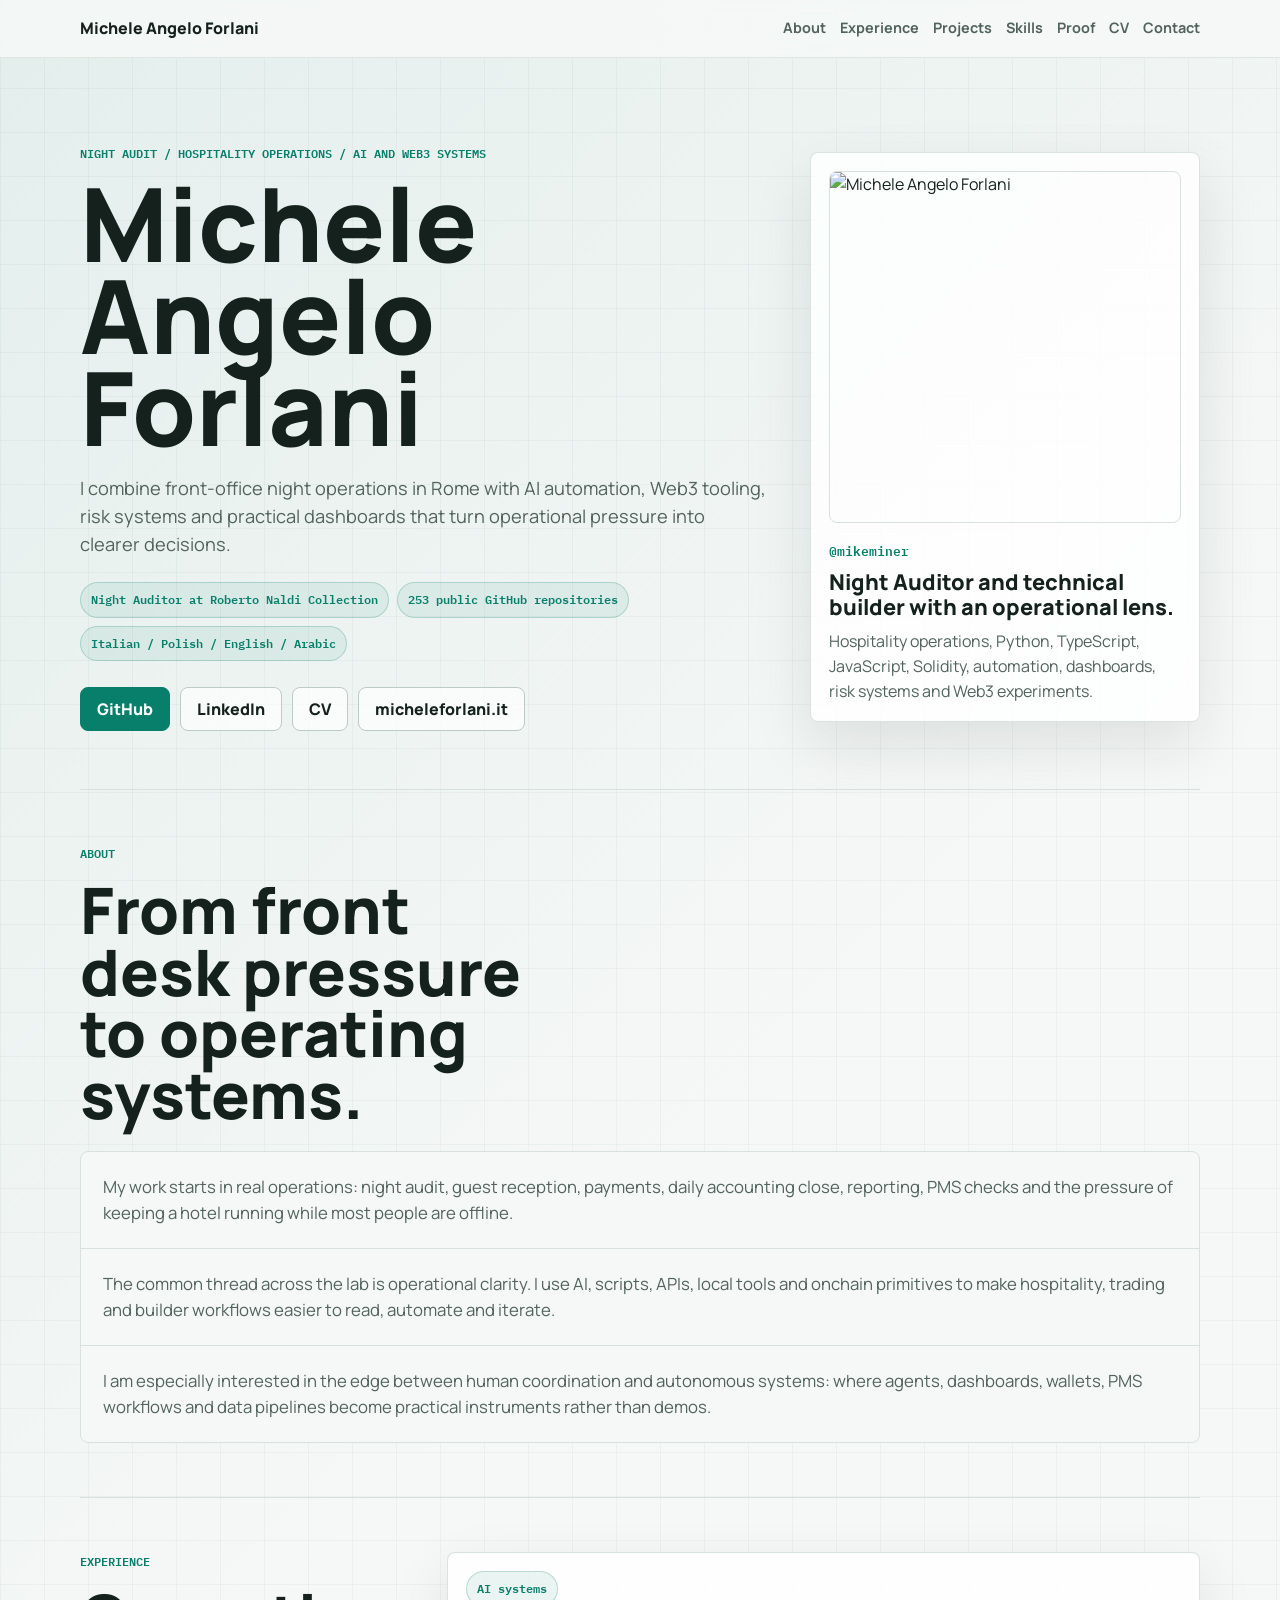
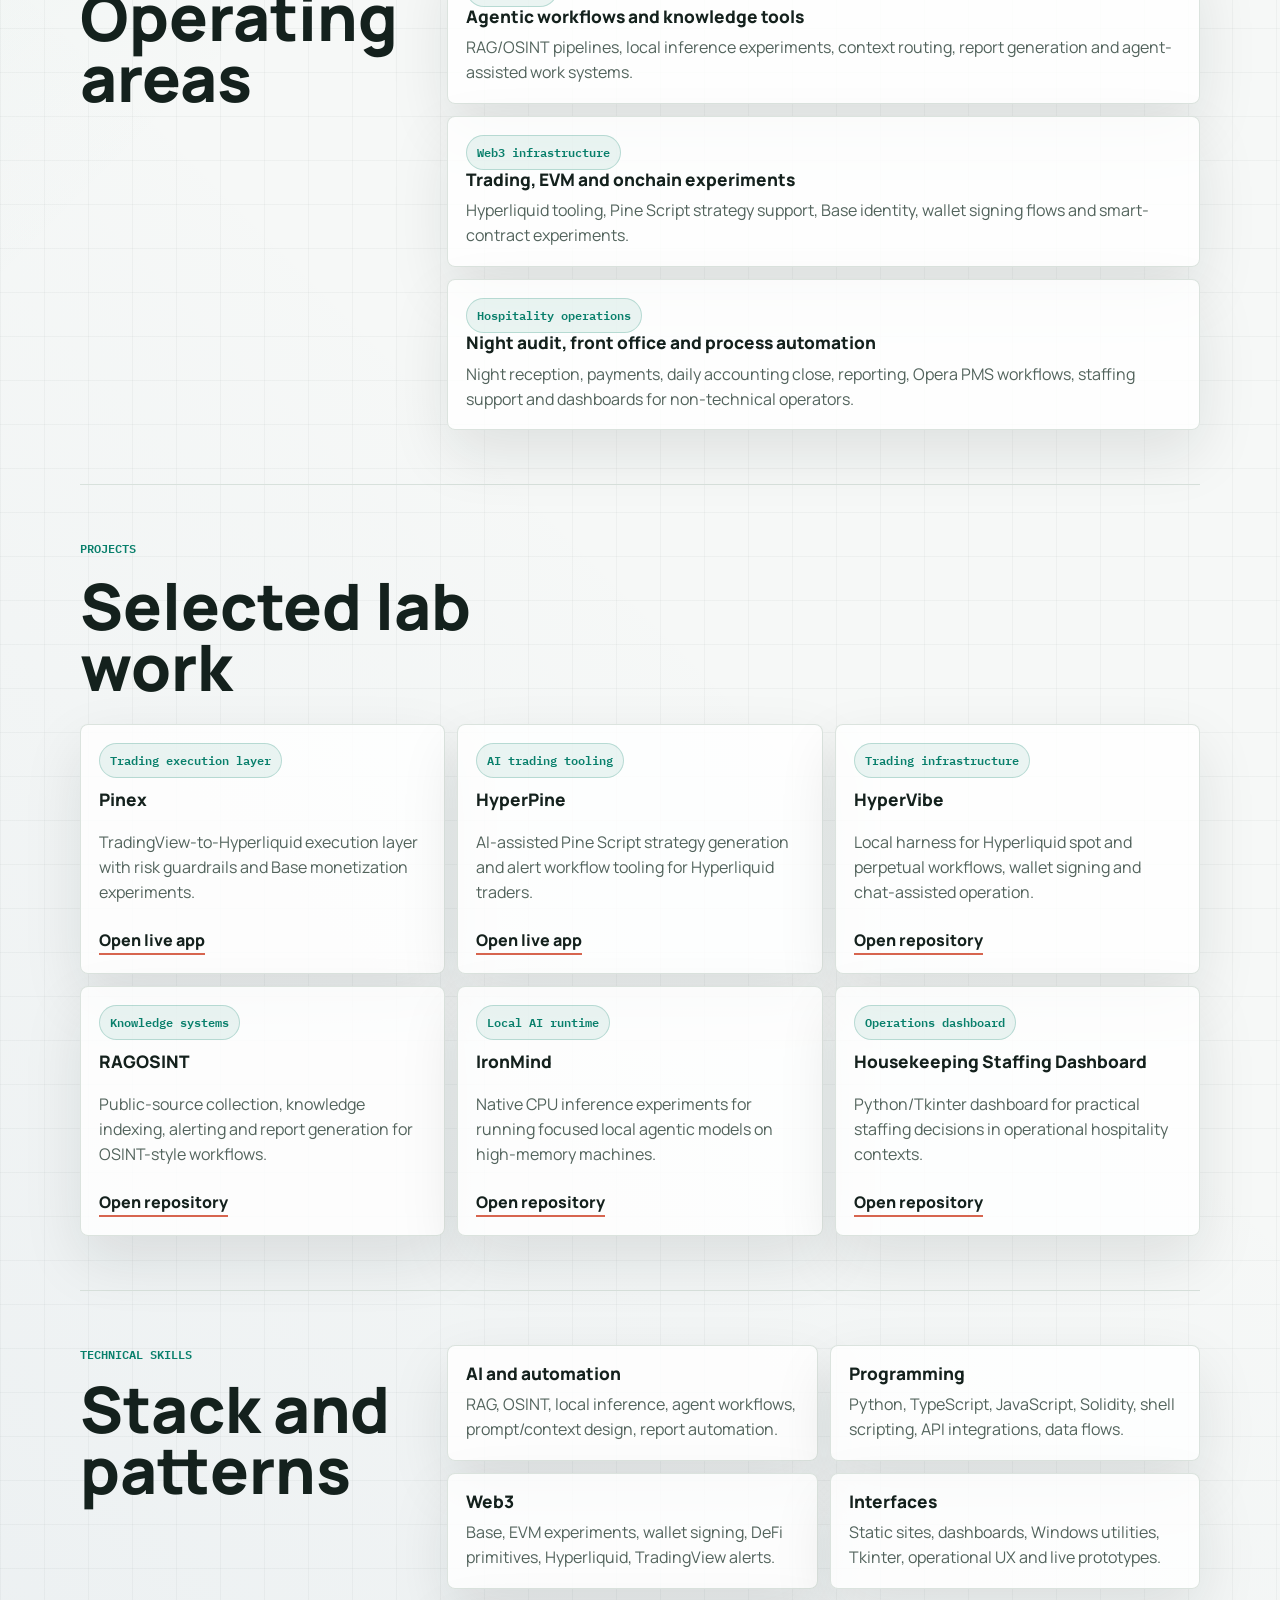
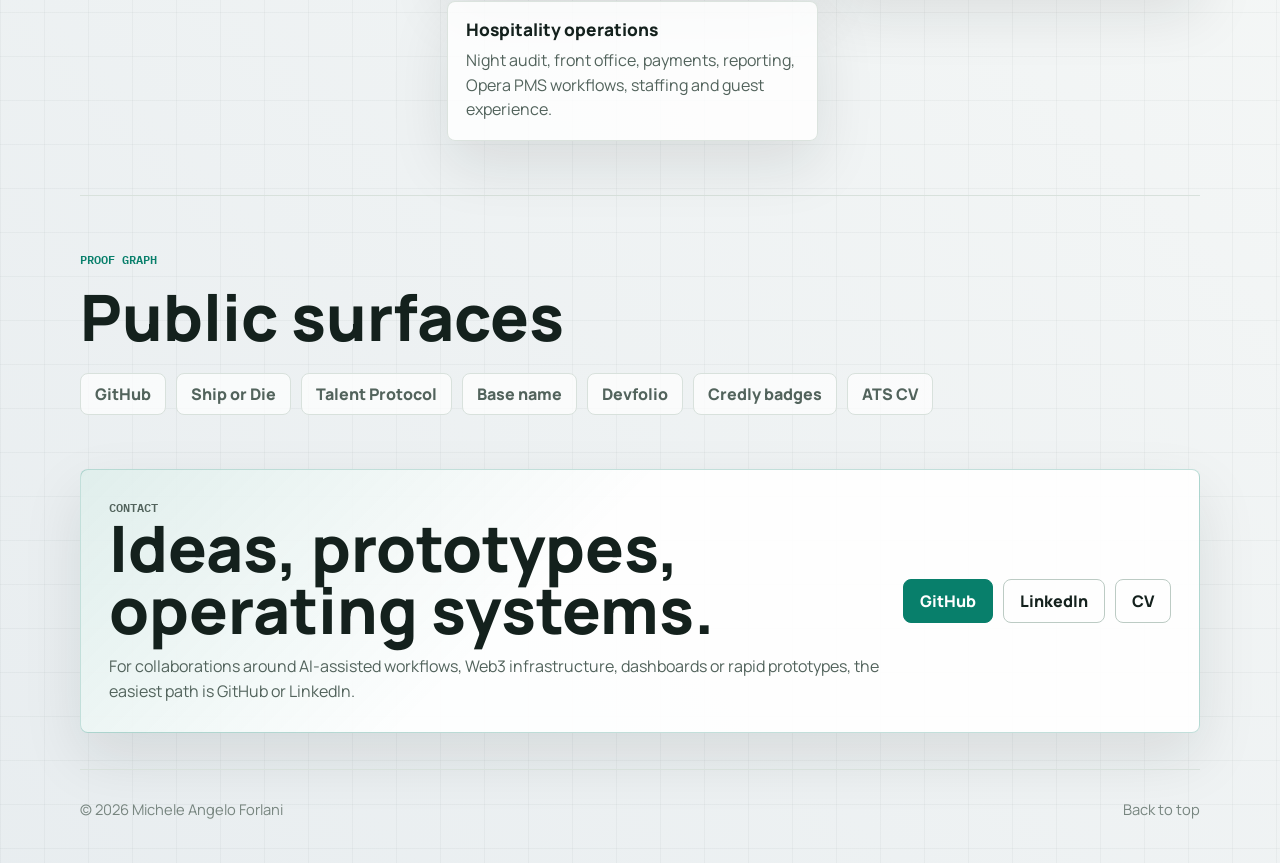
==== commit d0ddce04: "Enrich CV with LinkedIn data" ====
--- a/index.html
+++ b/index.html
@@ -6,18 +6,18 @@
     <meta name="author" content="Michele Angelo Forlani" />
     <meta name="robots" content="index, follow, max-image-preview:large" />
     <link rel="canonical" href="https://mikeminer.github.io/" />
-    <title>Michele Angelo Forlani | AI, Web3 & operational systems</title>
+    <title>Michele Angelo Forlani | Hospitality, AI & Web3 systems</title>
     <meta
       name="description"
-      content="Portfolio of Michele Angelo Forlani: AI-assisted systems, Web3 infrastructure, automation, RAG/OSINT, trading tooling and operational prototypes."
+      content="Portfolio of Michele Angelo Forlani: Night Auditor in Rome, hospitality operations automation, AI-assisted systems, Web3 infrastructure, RAG/OSINT and operational prototypes."
     />
     <meta property="og:site_name" content="Michele Angelo Forlani Portfolio" />
     <meta property="og:type" content="website" />
     <meta property="og:url" content="https://mikeminer.github.io/" />
-    <meta property="og:title" content="Michele Angelo Forlani | AI, Web3 & operational systems" />
+    <meta property="og:title" content="Michele Angelo Forlani | Hospitality, AI & Web3 systems" />
     <meta
       property="og:description"
-      content="AI-assisted systems, Web3 infrastructure, automation, RAG/OSINT and operational prototypes."
+      content="Night audit, hospitality operations automation, AI-assisted systems, Web3 infrastructure, RAG/OSINT and operational prototypes."
     />
     <meta property="og:image" content="https://github.com/mikeminer.png?size=640" />
     <meta name="twitter:card" content="summary_large_image" />
@@ -39,9 +39,12 @@
         "alternateName": "mikeminer",
         "url": "https://mikeminer.github.io/",
         "image": "https://github.com/mikeminer.png?size=640",
-        "jobTitle": "AI and Web3 systems builder",
-        "description": "Technical operator focused on AI-assisted systems, Web3 infrastructure, automation, RAG/OSINT, trading tooling and operational prototypes.",
+        "jobTitle": "Night Auditor and AI/Web3 systems builder",
+        "description": "Night Auditor in Rome and technical builder focused on hospitality operations automation, AI-assisted systems, Web3 infrastructure, RAG/OSINT, trading tooling and operational prototypes.",
         "knowsAbout": [
+          "Night audit",
+          "Hospitality operations",
+          "Opera PMS workflows",
           "AI-assisted systems",
           "Web3 infrastructure",
           "Python automation",
@@ -81,17 +84,17 @@
     <main id="top">
       <section class="hero" aria-labelledby="hero-title">
         <div class="hero-copy">
-          <p class="eyebrow">AI-assisted systems / Web3 infrastructure / operational prototypes</p>
+          <p class="eyebrow">Night audit / hospitality operations / AI and Web3 systems</p>
           <h1 id="hero-title">Michele Angelo Forlani</h1>
           <p class="lead">
-            I build practical systems where strategy, automation and infrastructure meet:
-            AI workflows, Web3 tooling, RAG/OSINT pipelines, trading interfaces and
-            dashboards that turn scattered signals into operating decisions.
+            I combine front-office night operations in Rome with AI automation,
+            Web3 tooling, risk systems and practical dashboards that turn operational
+            pressure into clearer decisions.
           </p>
           <div class="hero-points" aria-label="Current focus">
+            <span>Night Auditor at Roberto Naldi Collection</span>
             <span>253 public GitHub repositories</span>
-            <span>87 GitHub followers</span>
-            <span>Open to collaborations</span>
+            <span>Italian / Polish / English / Arabic</span>
           </div>
           <div class="actions" aria-label="Profile links">
             <a class="button primary" href="https://github.com/mikeminer" target="_blank" rel="noreferrer">GitHub</a>
@@ -105,10 +108,10 @@
           <img src="https://github.com/mikeminer.png?size=320" alt="Michele Angelo Forlani" />
           <div>
             <p class="profile-kicker">@mikeminer</p>
-            <h2>Technical builder with a strategic operating lens.</h2>
-            <p>
-              Python, TypeScript, JavaScript, Solidity, automation, dashboards,
-              agentic workflows and Web3 experiments.
+            <h2>Night Auditor and technical builder with an operational lens.</h2>
+            <p>
+              Hospitality operations, Python, TypeScript, JavaScript, Solidity,
+              automation, dashboards, risk systems and Web3 experiments.
             </p>
           </div>
         </aside>
@@ -117,23 +120,23 @@
       <section class="section" id="about" aria-labelledby="about-title">
         <div class="section-heading">
           <p class="eyebrow">About</p>
-          <h2 id="about-title">From signal to system.</h2>
+          <h2 id="about-title">From front desk pressure to operating systems.</h2>
         </div>
         <div class="narrative">
           <p>
-            My work starts before code: framing the problem, identifying the moving
-            parts, then shaping the smallest useful system that can be tested in the
-            real world.
+            My work starts in real operations: night audit, guest reception, payments,
+            daily accounting close, reporting, PMS checks and the pressure of keeping a
+            hotel running while most people are offline.
           </p>
           <p>
             The common thread across the lab is operational clarity. I use AI,
-            scripts, APIs, local tools and onchain primitives to make complex flows
-            easier to read, automate and iterate.
+            scripts, APIs, local tools and onchain primitives to make hospitality,
+            trading and builder workflows easier to read, automate and iterate.
           </p>
           <p>
             I am especially interested in the edge between human coordination and
-            autonomous systems: where agents, dashboards, wallets and data pipelines
-            become practical instruments rather than demos.
+            autonomous systems: where agents, dashboards, wallets, PMS workflows and
+            data pipelines become practical instruments rather than demos.
           </p>
         </div>
       </section>
@@ -161,11 +164,11 @@
             </p>
           </article>
           <article>
-            <span>Operations</span>
-            <h3>Dashboards and automation for real workflows</h3>
-            <p>
-              Python utilities, Windows-friendly dashboards, API integrations and
-              decision surfaces for non-technical operators.
+            <span>Hospitality operations</span>
+            <h3>Night audit, front office and process automation</h3>
+            <p>
+              Night reception, payments, daily accounting close, reporting, Opera PMS
+              workflows, staffing support and dashboards for non-technical operators.
             </p>
           </article>
         </div>
@@ -237,6 +240,10 @@
           <article>
             <h3>Interfaces</h3>
             <p>Static sites, dashboards, Windows utilities, Tkinter, operational UX and live prototypes.</p>
+          </article>
+          <article>
+            <h3>Hospitality operations</h3>
+            <p>Night audit, front office, payments, reporting, Opera PMS workflows, staffing and guest experience.</p>
           </article>
         </div>
       </section>
--- a/styles.css
+++ b/styles.css
@@ -524,7 +524,17 @@
   padding-left: 20px;
 }
 
+.cv-list {
+  margin: 0;
+  padding-left: 20px;
+  color: var(--muted);
+}
+
 .cv-item li + li {
+  margin-top: 6px;
+}
+
+.cv-list li + li {
   margin-top: 6px;
 }
 
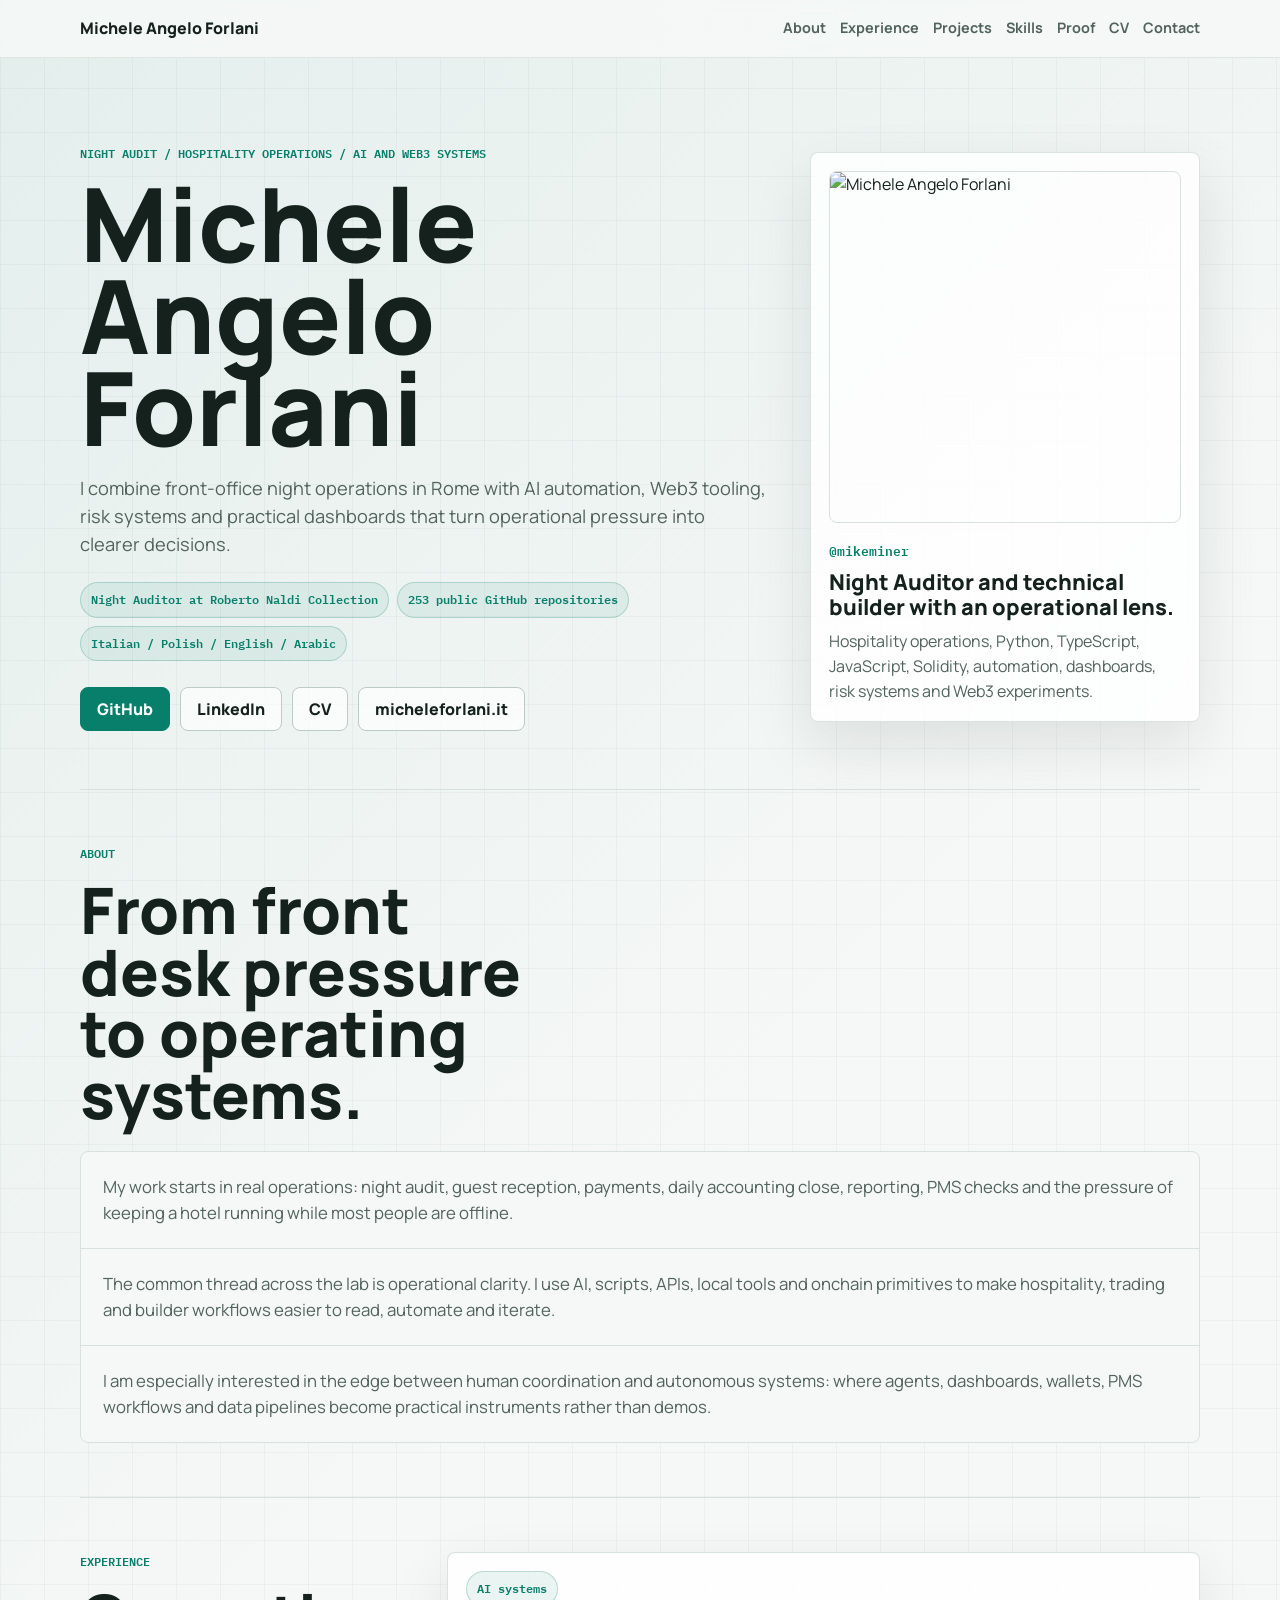
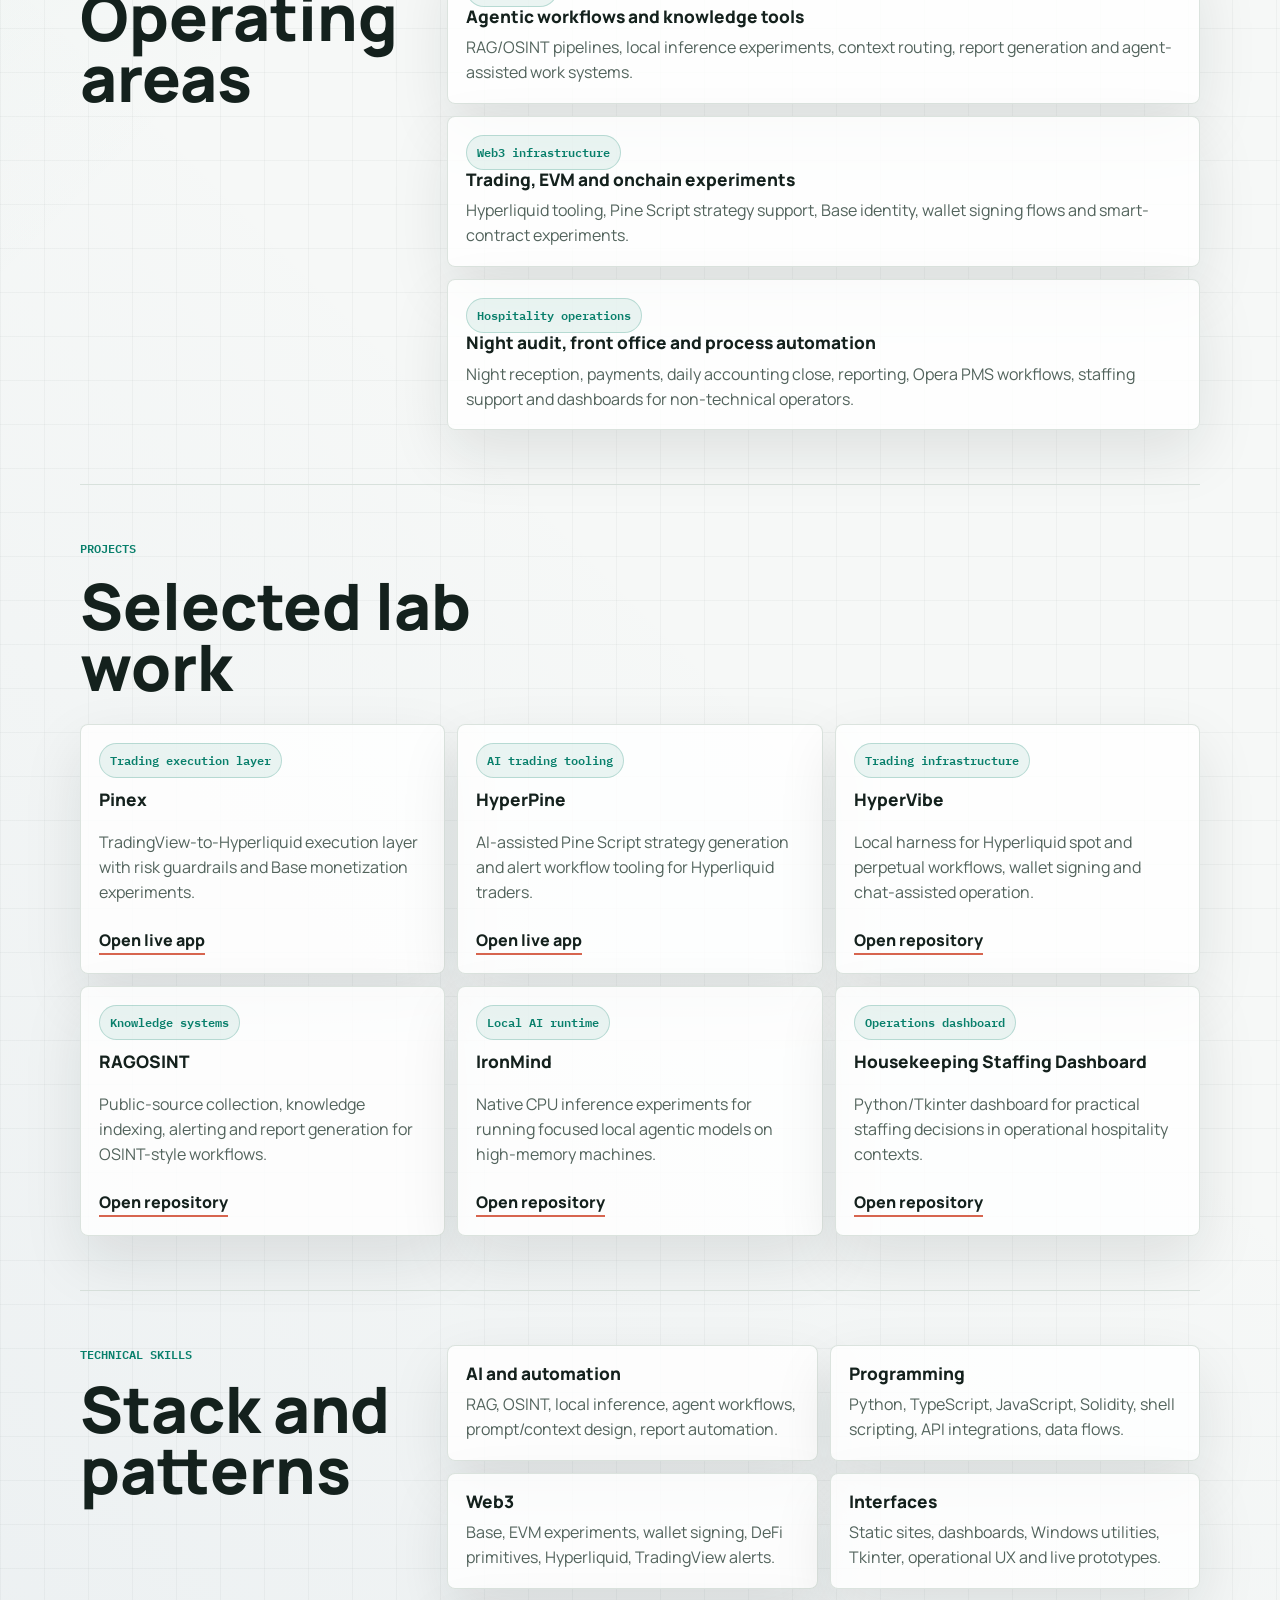
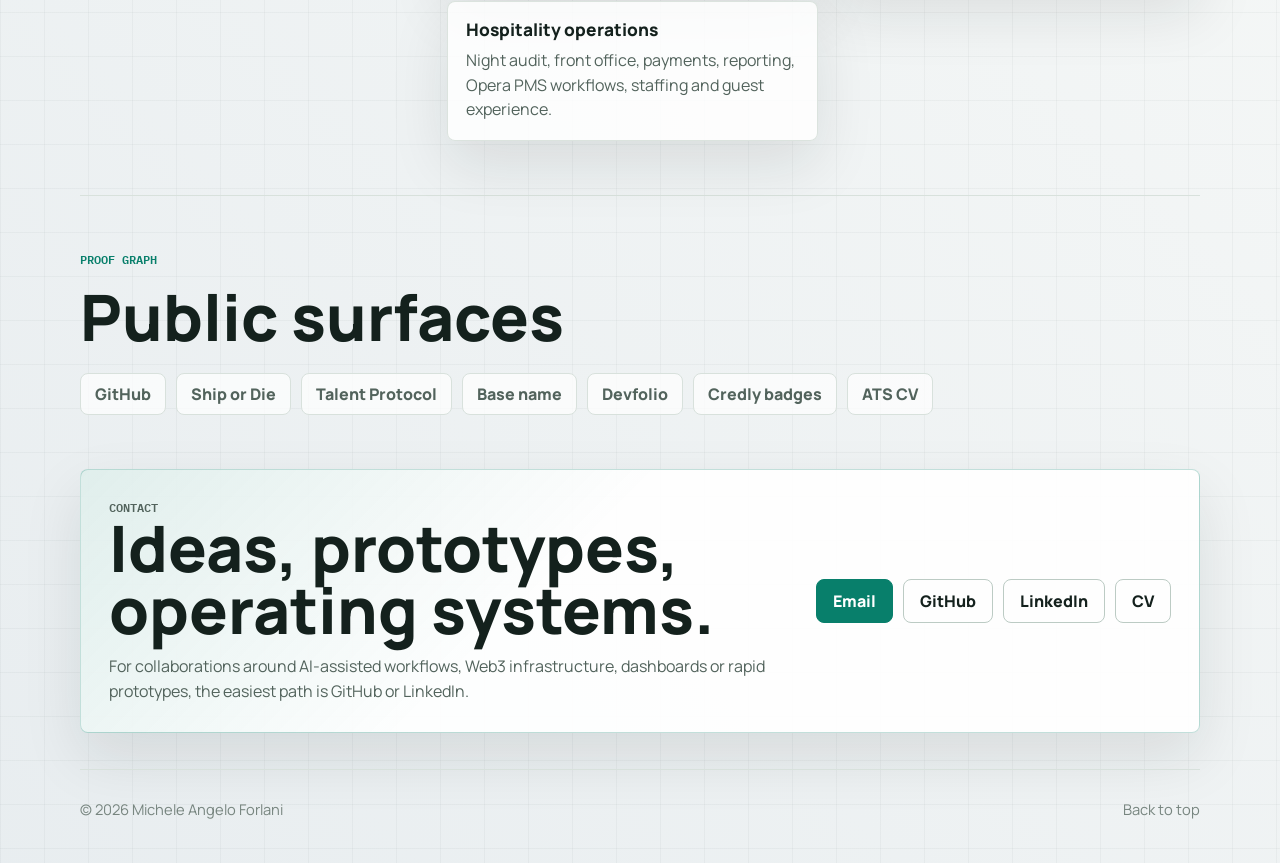
==== commit 8a2e0686: "Add targeted CV versions and email contact" ====
--- a/index.html
+++ b/index.html
@@ -274,7 +274,8 @@
           </p>
         </div>
         <div class="actions">
-          <a class="button primary" href="https://github.com/mikeminer" target="_blank" rel="noreferrer">GitHub</a>
+          <a class="button primary" href="mailto:mikforlani@gmail.com?subject=Contact%20from%20micheleforlani.it">Email</a>
+          <a class="button secondary" href="https://github.com/mikeminer" target="_blank" rel="noreferrer">GitHub</a>
           <a class="button secondary" href="https://www.linkedin.com/in/micheleangeloforlani/" target="_blank" rel="noreferrer">LinkedIn</a>
           <a class="button secondary" href="cv.html">CV</a>
         </div>
--- a/styles.css
+++ b/styles.css
@@ -477,6 +477,43 @@
   gap: 10px;
 }
 
+.cv-version-grid {
+  display: grid;
+  grid-template-columns: repeat(3, minmax(0, 1fr));
+  gap: 12px;
+}
+
+.cv-version-card {
+  display: grid;
+  gap: 8px;
+  min-height: 150px;
+  align-content: start;
+  border: 1px solid var(--line);
+  border-radius: var(--radius);
+  background: rgba(255, 255, 255, 0.74);
+  padding: 16px;
+  transition:
+    border-color 180ms ease,
+    transform 180ms ease,
+    background 180ms ease;
+}
+
+.cv-version-card:hover {
+  border-color: rgba(8, 127, 107, 0.34);
+  background: rgba(255, 255, 255, 0.96);
+  transform: translateY(-2px);
+}
+
+.cv-version-card strong {
+  color: var(--ink);
+  font-size: 1rem;
+}
+
+.cv-version-card span {
+  color: var(--muted);
+  font-size: 0.92rem;
+}
+
 .keyword-list p,
 .cv-section > p {
   margin-bottom: 0;
@@ -573,7 +610,8 @@
     margin-bottom: 0;
   }
 
-  .project-grid {
+  .project-grid,
+  .cv-version-grid {
     grid-template-columns: repeat(2, minmax(0, 1fr));
   }
 
@@ -612,6 +650,7 @@
   }
 
   .project-grid,
+  .cv-version-grid,
   .skill-grid {
     grid-template-columns: 1fr;
   }
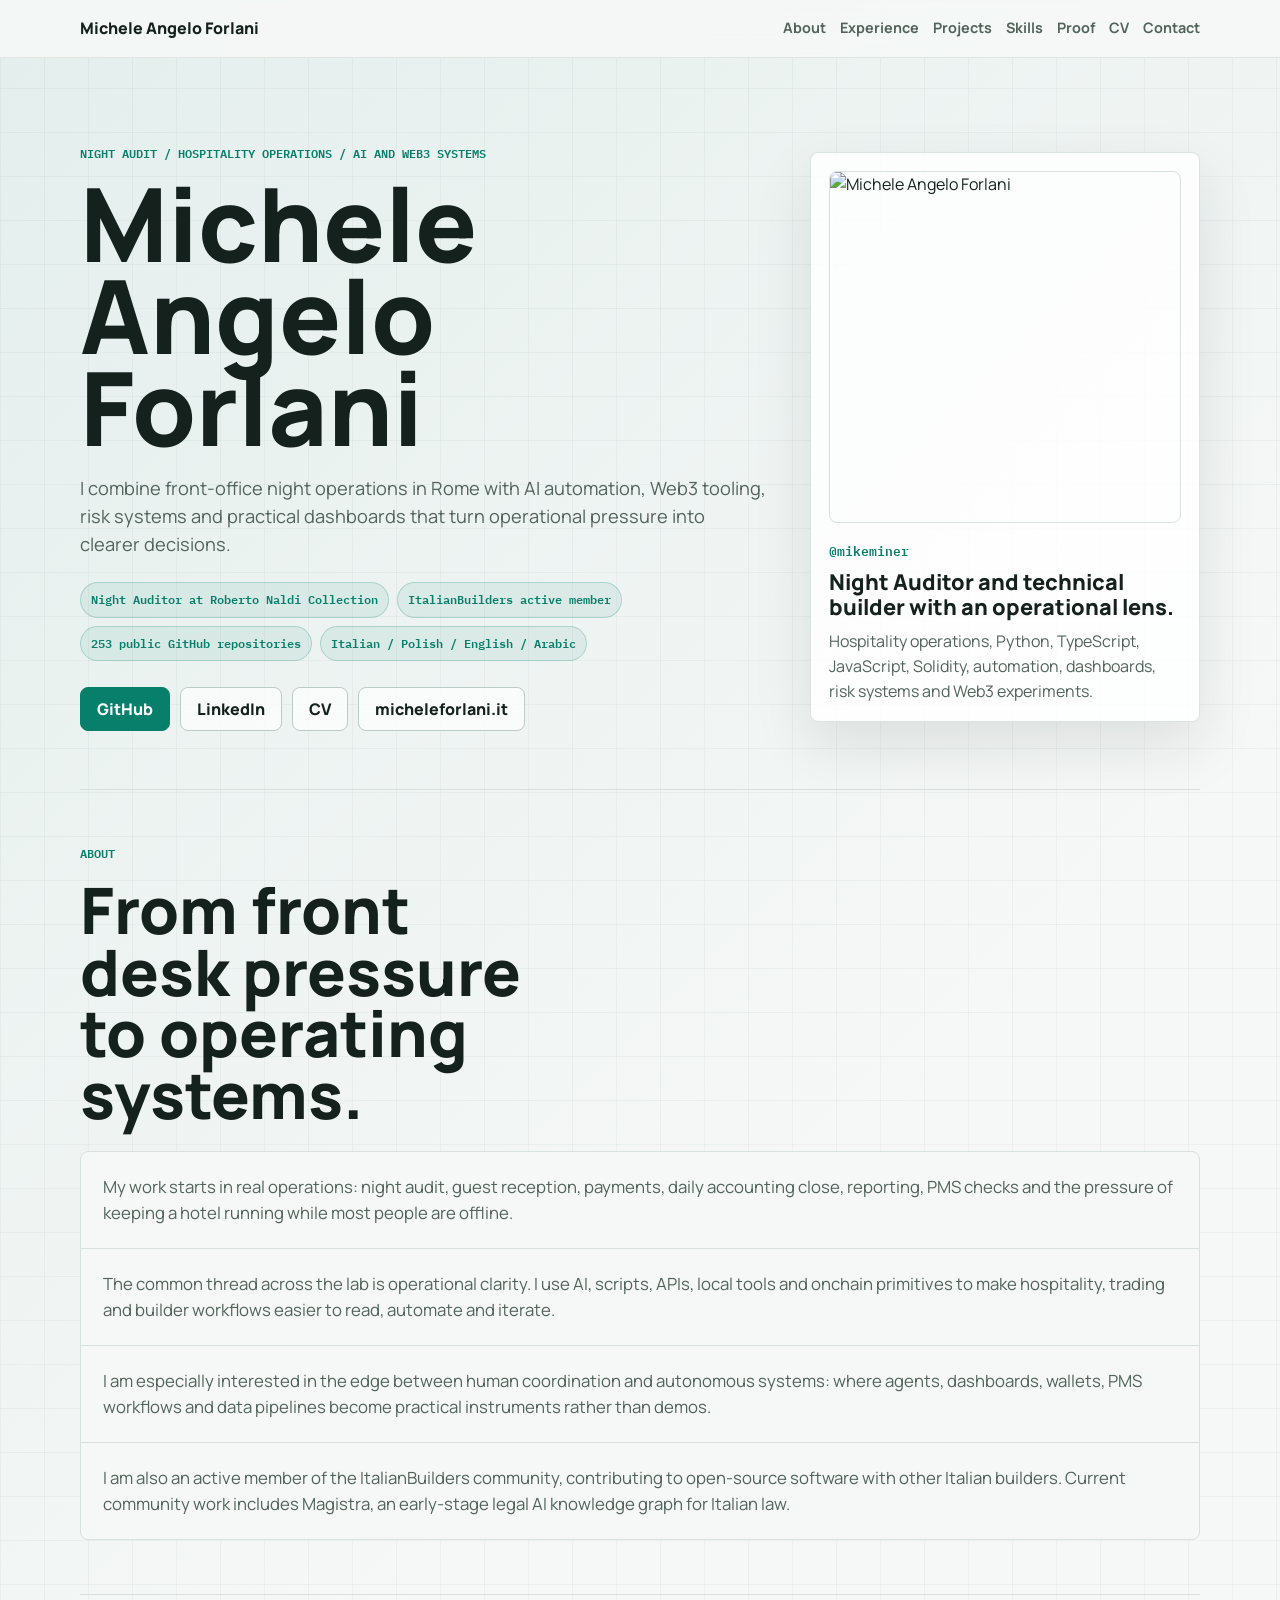
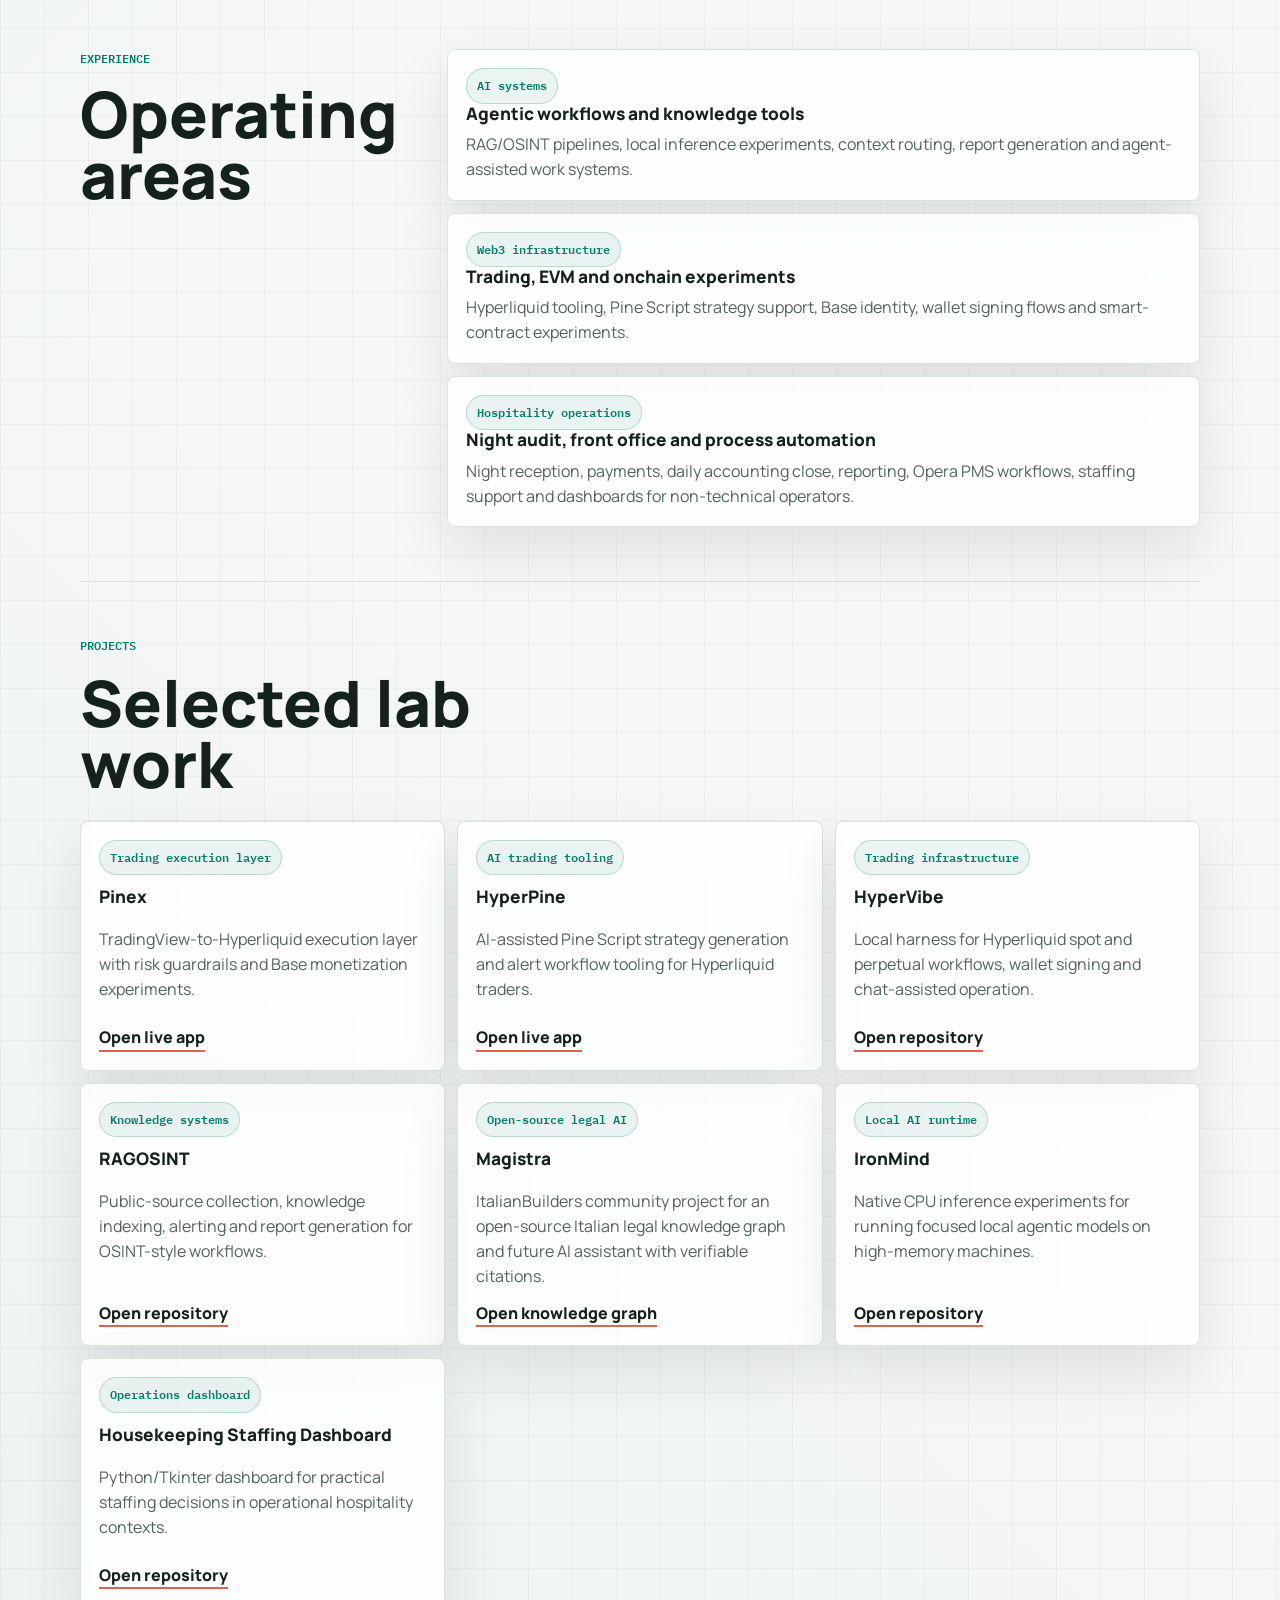
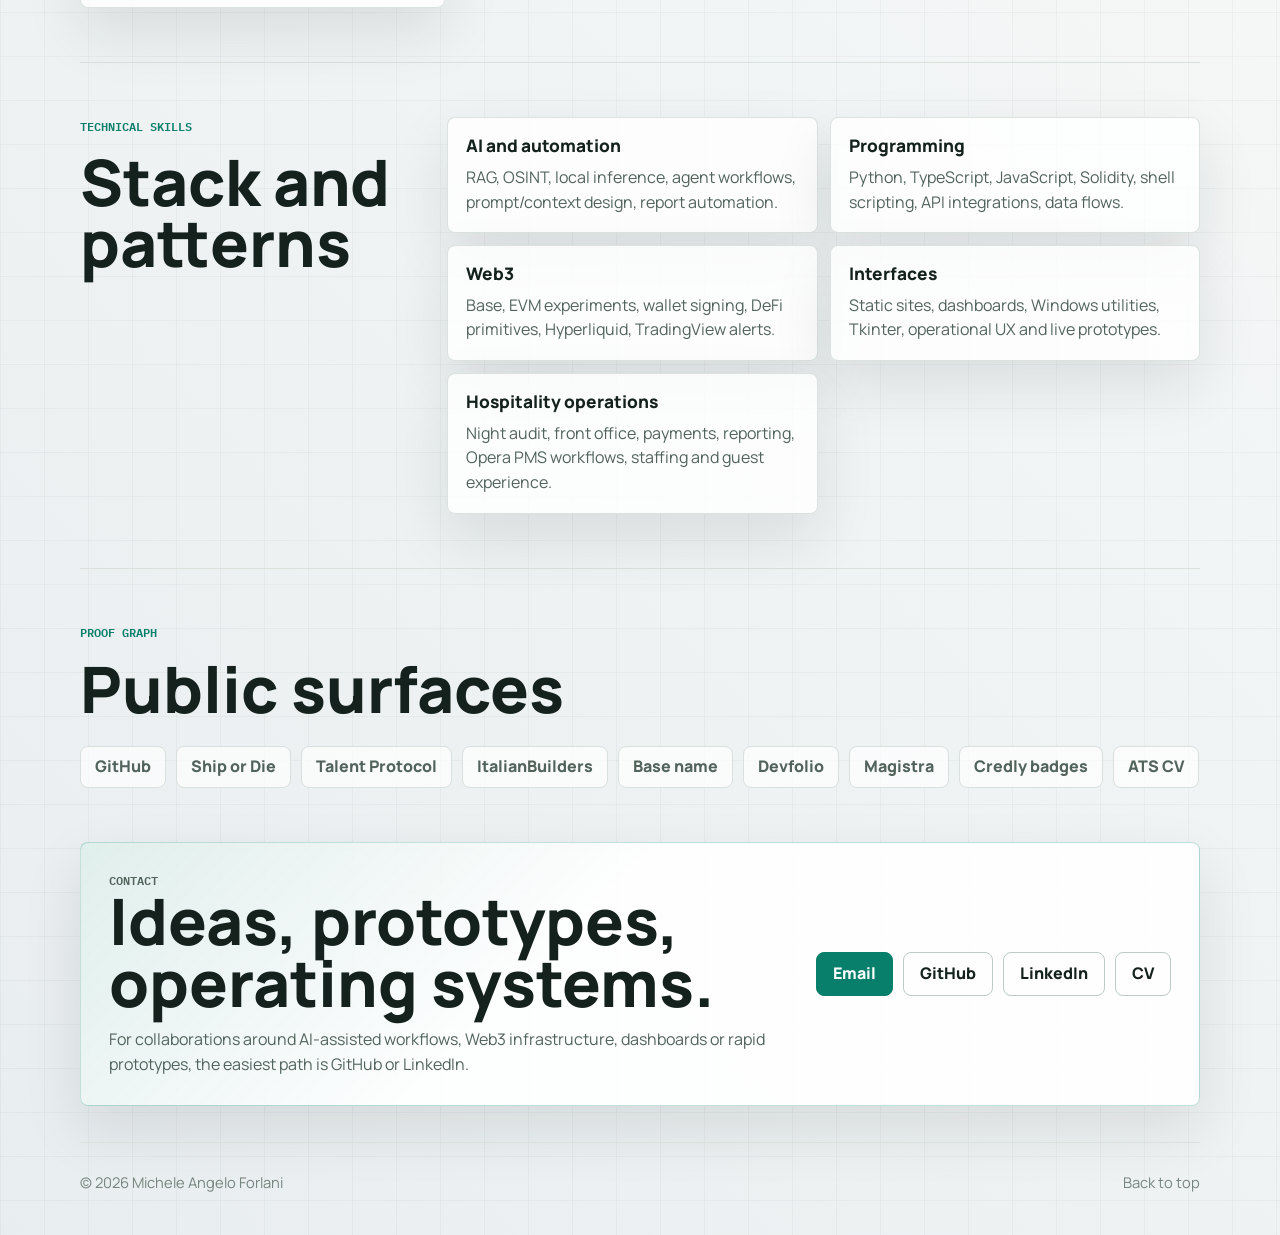
==== commit 9359e753: "Add ItalianBuilders and Magistra profile signals" ====
--- a/index.html
+++ b/index.html
@@ -50,6 +50,8 @@
           "Python automation",
           "TypeScript and JavaScript",
           "RAG and OSINT",
+          "Open-source community building",
+          "Legal AI knowledge graphs",
           "Hyperliquid tooling",
           "Operational dashboards",
           "Solidity and EVM systems"
@@ -60,8 +62,10 @@
           "https://micheleforlani.it/",
           "https://shipordie.club/AnonimoCommando",
           "https://talent.app/mikeminer/activity",
+          "https://italianbuilders.co/builders/mifo",
           "https://www.base.org/name/pappardelle",
           "https://devfolio.co/@pappardelle",
+          "https://magistra-vault-graph.vercel.app/",
           "https://www.credly.com/users/2c83d602-7e9e-45c8-86b5-c91a70cfcbf0/badges/credly"
         ]
       }
@@ -93,6 +97,7 @@
           </p>
           <div class="hero-points" aria-label="Current focus">
             <span>Night Auditor at Roberto Naldi Collection</span>
+            <span>ItalianBuilders active member</span>
             <span>253 public GitHub repositories</span>
             <span>Italian / Polish / English / Arabic</span>
           </div>
@@ -138,6 +143,11 @@
             autonomous systems: where agents, dashboards, wallets, PMS workflows and
             data pipelines become practical instruments rather than demos.
           </p>
+          <p>
+            I am also an active member of the ItalianBuilders community, contributing
+            to open-source software with other Italian builders. Current community work
+            includes Magistra, an early-stage legal AI knowledge graph for Italian law.
+          </p>
         </div>
       </section>
 
@@ -205,6 +215,12 @@
             <a href="https://github.com/mikeminer/RAGOSINT" target="_blank" rel="noreferrer">Open repository</a>
           </article>
           <article class="project-card">
+            <span>Open-source legal AI</span>
+            <h3>Magistra</h3>
+            <p>ItalianBuilders community project for an open-source Italian legal knowledge graph and future AI assistant with verifiable citations.</p>
+            <a href="https://magistra-vault-graph.vercel.app/" target="_blank" rel="noreferrer">Open knowledge graph</a>
+          </article>
+          <article class="project-card">
             <span>Local AI runtime</span>
             <h3>IronMind</h3>
             <p>Native CPU inference experiments for running focused local agentic models on high-memory machines.</p>
@@ -257,8 +273,10 @@
           <a href="https://github.com/mikeminer" target="_blank" rel="noreferrer">GitHub</a>
           <a href="https://shipordie.club/AnonimoCommando" target="_blank" rel="noreferrer">Ship or Die</a>
           <a href="https://talent.app/mikeminer/activity" target="_blank" rel="noreferrer">Talent Protocol</a>
+          <a href="https://italianbuilders.co/builders/mifo" target="_blank" rel="noreferrer">ItalianBuilders</a>
           <a href="https://www.base.org/name/pappardelle" target="_blank" rel="noreferrer">Base name</a>
           <a href="https://devfolio.co/@pappardelle" target="_blank" rel="noreferrer">Devfolio</a>
+          <a href="https://magistra-vault-graph.vercel.app/" target="_blank" rel="noreferrer">Magistra</a>
           <a href="https://www.credly.com/users/2c83d602-7e9e-45c8-86b5-c91a70cfcbf0/badges/credly" target="_blank" rel="noreferrer">Credly badges</a>
           <a href="cv.html">ATS CV</a>
         </div>
